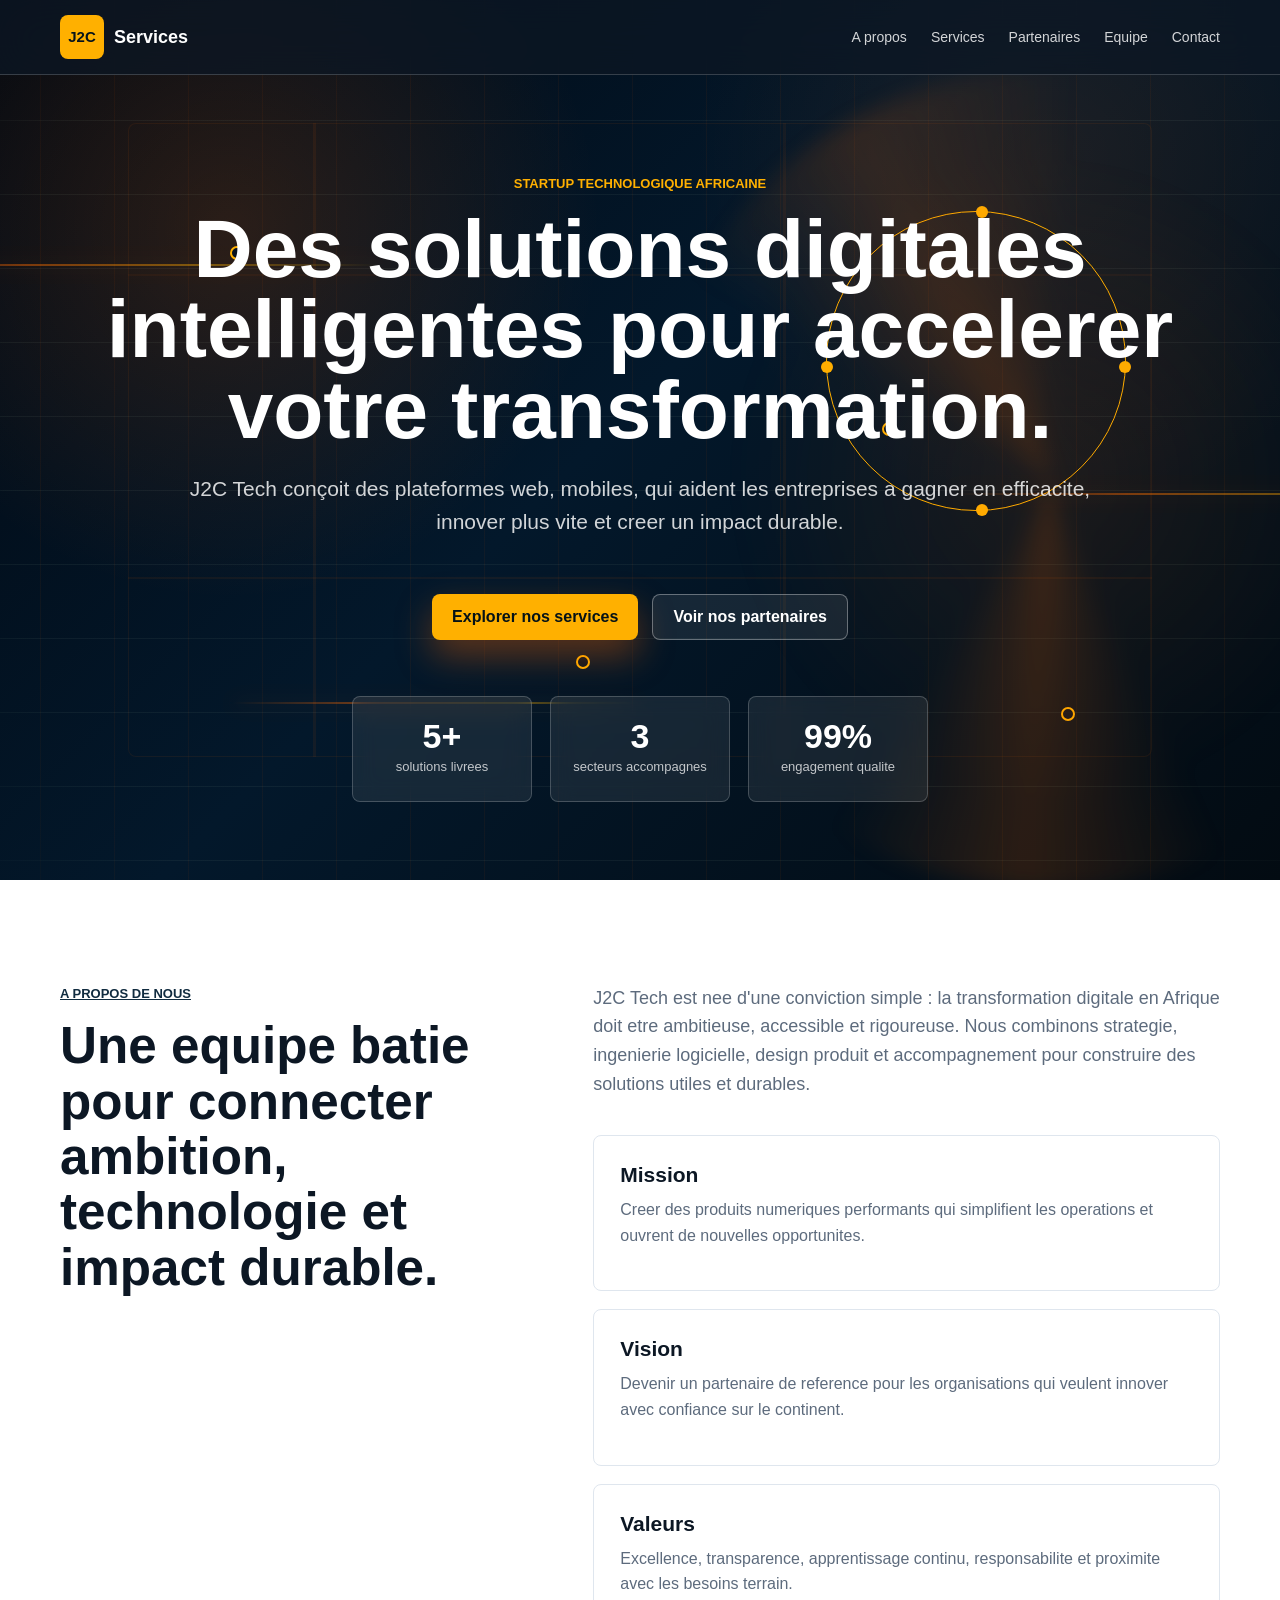
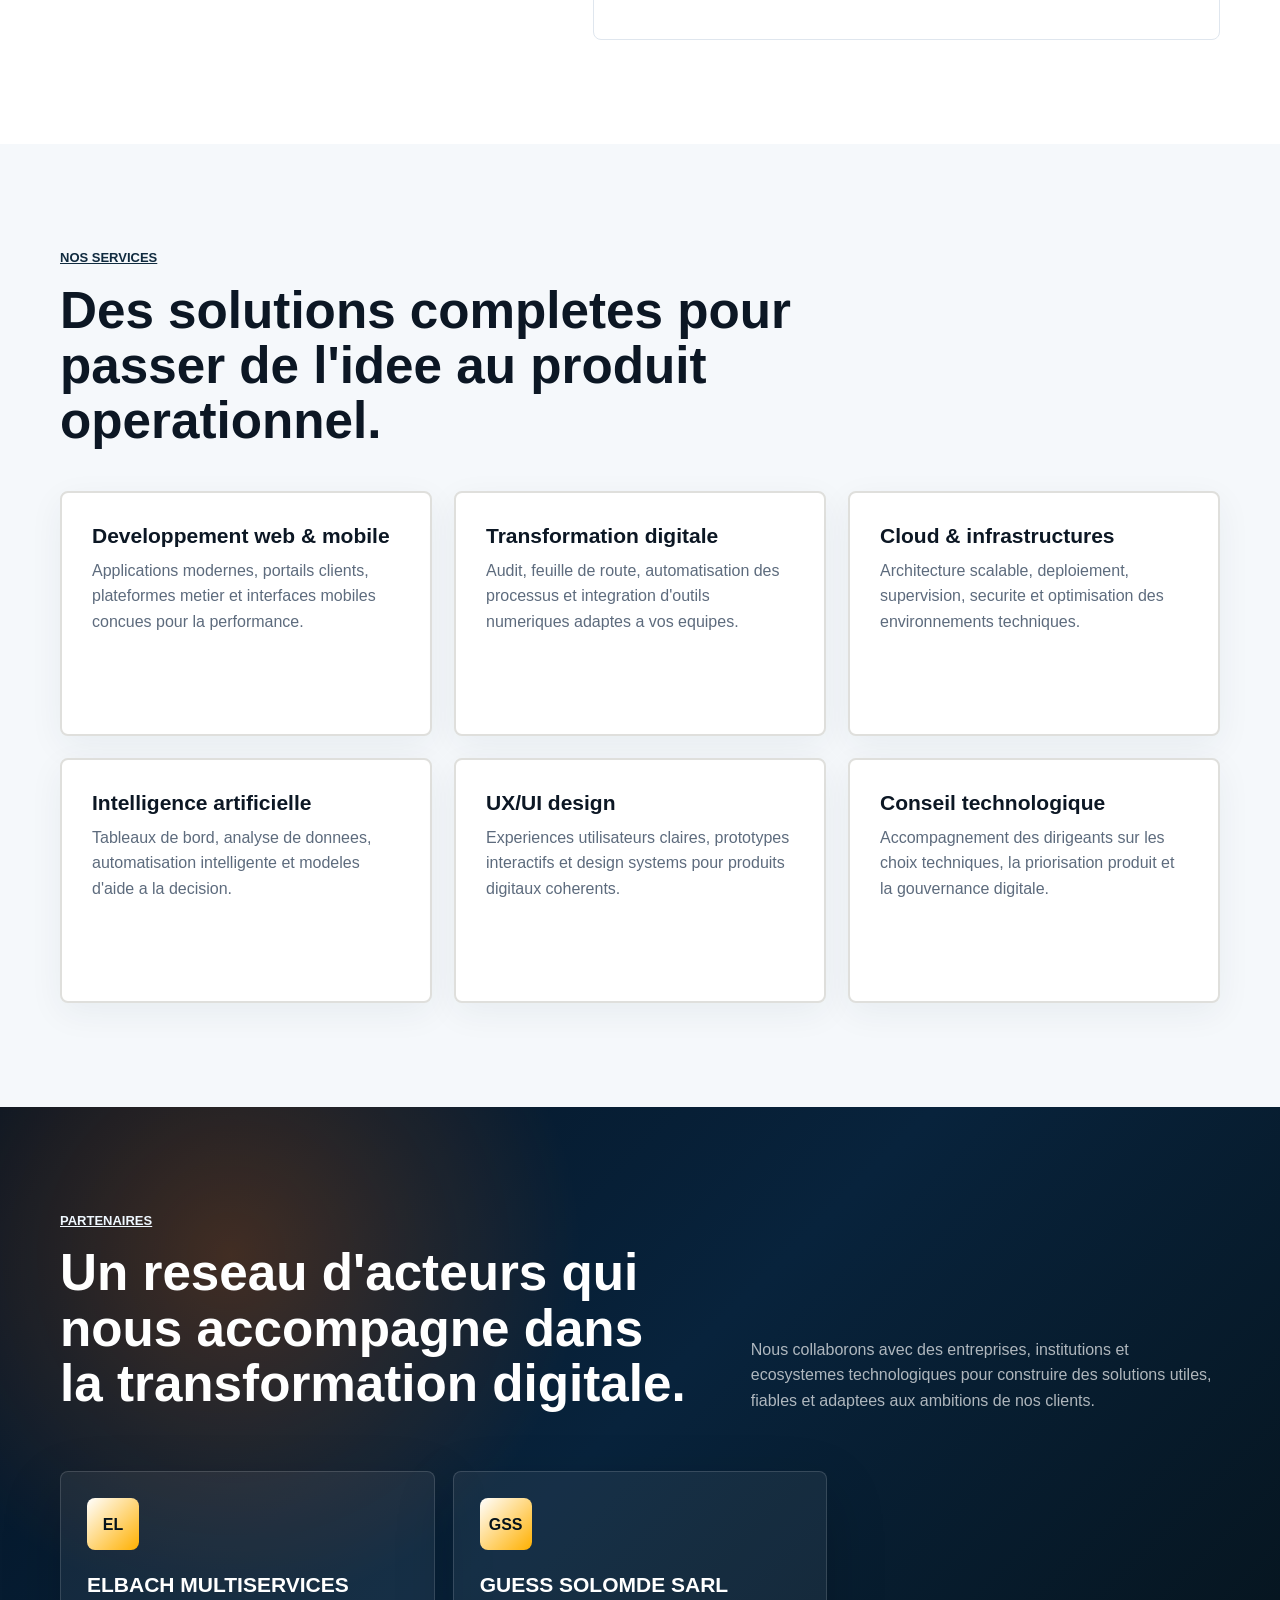
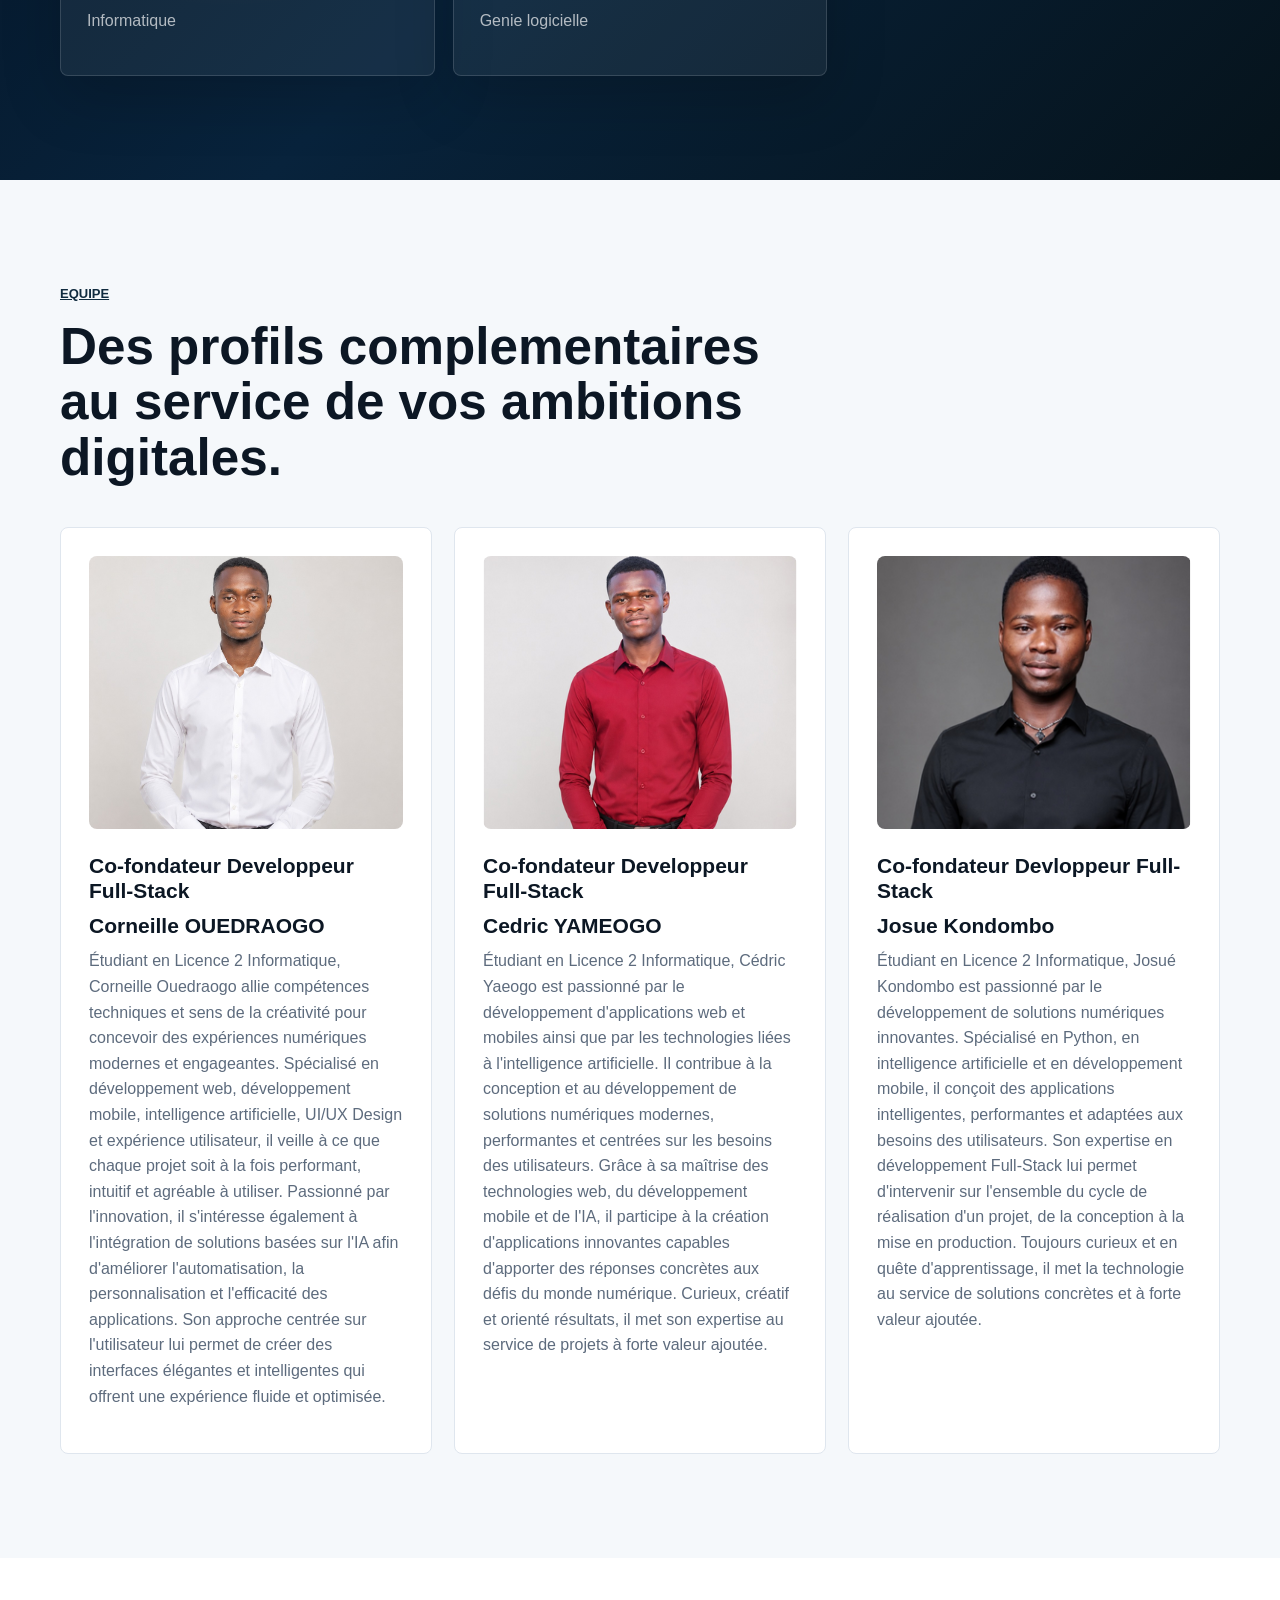
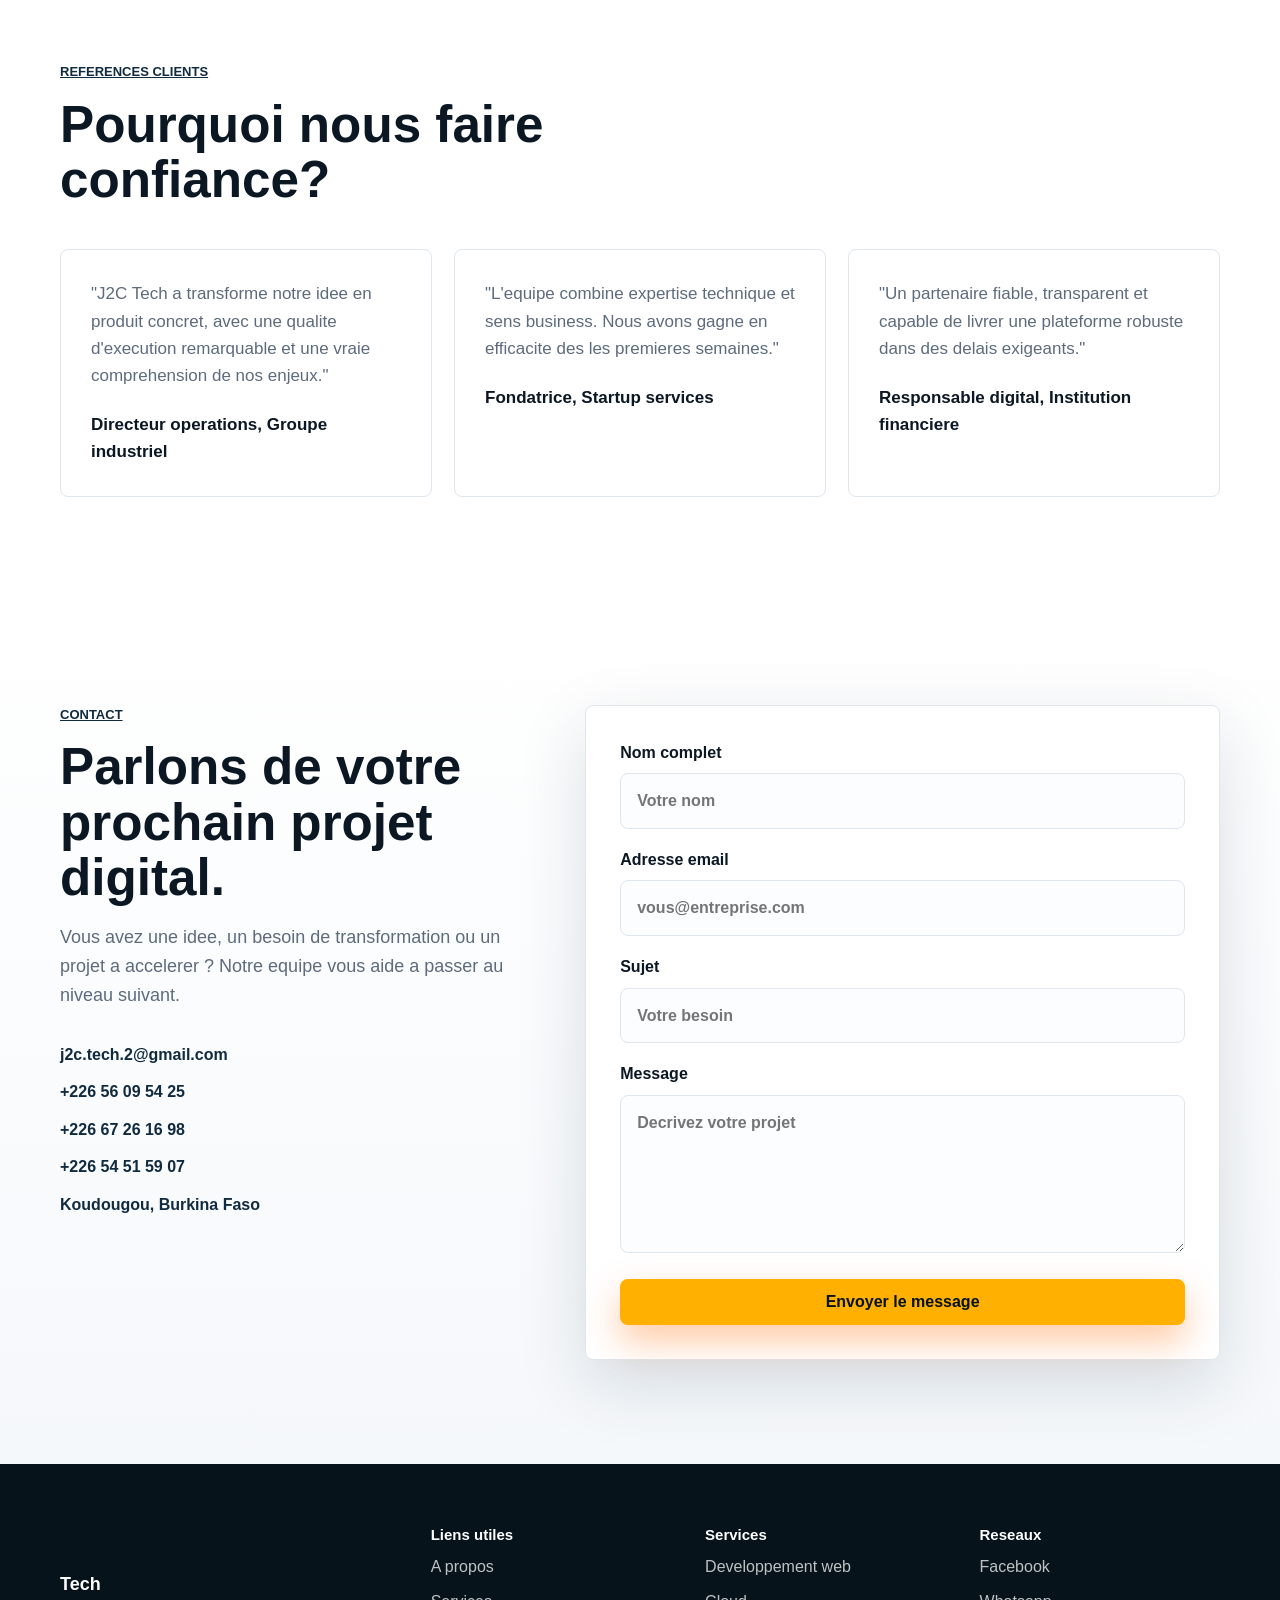
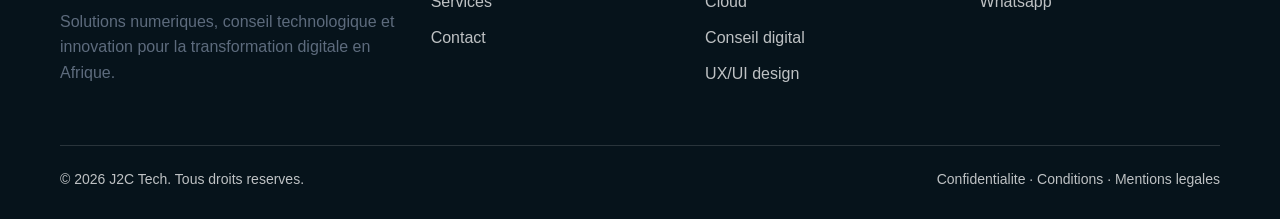
==== index.html @ 3e9b4f59 "first commit" ====
<!DOCTYPE html>
<html lang="fr">
<head>
  <meta charset="UTF-8">
  <meta name="viewport" content="width=device-width, initial-scale=1.0">
  <title>J2C Tech | Transformation digitale en Afrique</title>
  <meta name="description" content="J2C Tech accompagne les entreprises africaines avec des solutions numeriques fiables, modernes et scalables.">
 
  <link rel="stylesheet" href="styles.css">
</head>
<body>
  <header class="site-header">
    <nav class="navbar" aria-label="Navigation principale">
      <a class="brand" href="#accueil" aria-label="J2C Tech accueil">
        <span class="brand-mark " style="background: #ffb000;"> J2C</span>
        <span class="brand-text">Services</span>
      </a>
      <input class="nav-toggle" type="checkbox" id="menu-toggle" aria-label="Ouvrir le menu">
      <label class="menu-button" for="menu-toggle" aria-hidden="true">
        <span></span>
        <span></span>
        <span></span>
      </label>
      <div class="nav-links">
        <a href="#apropos">A propos</a>
        <a href="#services">Services</a>
        <a href="#partenaires">Partenaires</a>
        <!-- <a href="#projets">Realisations</a> -->
        <a href="#equipe">Equipe</a>
        <a href="#contact">Contact</a>
        
      </div>

    </nav>
  </header>

  <main>
    <section class="hero" id="accueil">
      <div class="tech-background" aria-hidden="true">
        <div class="circuit-grid"></div>
        <div class="data-stream stream-one"></div>
        <div class="data-stream stream-two"></div>
        <div class="data-stream stream-three"></div>
        <div class="tech-orbit">
          <span></span>
          <span></span>
          <span></span>
          <span></span>
        </div>
        <div class="node node-one"></div>
        <div class="node node-two"></div>
        <div class="node node-three"></div>
        <div class="node node-four"></div>
      </div>
      <div class="container hero-content">
        <p class="eyebrow">Startup technologique africaine</p>
        <h1>Des solutions digitales intelligentes pour accelerer votre transformation.</h1>
        <p class="hero-copy">J2C Tech conçoit des plateformes web, mobiles, qui aident les entreprises a gagner en efficacite, innover plus vite et creer un impact durable.</p>
        <div class="hero-actions">
          <a class="button primary" href="#services">Explorer nos services</a>
          <a class="button secondary" href="#partenaires">Voir nos partenaires</a>
        </div>
        <div class="hero-metrics" aria-label="Indicateurs cles">
          <div>
            <strong>5+</strong>
            <span>solutions livrees</span>
          </div>
          <div>
            <strong>3</strong>
            <span>secteurs accompagnes</span>
          </div>
          <div>
            <strong>99%</strong>
            <span>engagement qualite</span>
          </div>
        </div>
      </div>
    </section>

    <section class="section about" id="apropos">
      <div class="container split">
        <div class="section-intro">
          <p class="eyebrow" style="text-decoration: underline;">A propos de nous</p>
          <h2>Une equipe batie pour connecter ambition, technologie et impact durable.</h2>
        </div>
        <div class="about-copy">
          <p>J2C Tech est nee d'une conviction simple : la transformation digitale en Afrique doit etre ambitieuse, accessible et rigoureuse. Nous combinons strategie, ingenierie logicielle, design produit et accompagnement pour construire des solutions utiles et durables.</p>
          <div class="values-grid">
            <article>
             
              <h3>Mission</h3>
              <p>Creer des produits numeriques performants qui simplifient les operations et ouvrent de nouvelles opportunites.</p>
            </article>
            <article>
             
              <h3>Vision</h3>
              <p>Devenir un partenaire de reference pour les organisations qui veulent innover avec confiance sur le continent.</p>
            </article>
            <article>
            
              <h3>Valeurs</h3>
              <p>Excellence, transparence, apprentissage continu, responsabilite et proximite avec les besoins terrain.</p>
            </article>
          </div>
        </div>
      </div>
    </section>

    <section class="section services" id="services">
      <div class="container">
        <div class="section-heading">
          <p class="eyebrow" style="text-decoration: underline;">Nos services</p>
          <h2>Des solutions completes pour passer de l'idee au produit operationnel.</h2>
        </div>
        <div class="service-grid">
          <article class="service-card">
            
            <h3>Developpement web & mobile</h3>
            <p>Applications modernes, portails clients, plateformes metier et interfaces mobiles concues pour la performance.</p>
          </article>
          <article class="service-card">
           
            <h3>Transformation digitale</h3>
            <p>Audit, feuille de route, automatisation des processus et integration d'outils numeriques adaptes a vos equipes.</p>
          </article>
          <article class="service-card">
           
            <h3>Cloud & infrastructures</h3>
            <p>Architecture scalable, deploiement, supervision, securite et optimisation des environnements techniques.</p>
          </article>
          <article class="service-card">
           
            <h3>Intelligence artificielle</h3>
            <p>Tableaux de bord, analyse de donnees, automatisation intelligente et modeles d'aide a la decision.</p>
          </article>
          <article class="service-card">
           
            <h3>UX/UI design</h3>
            <p>Experiences utilisateurs claires, prototypes interactifs et design systems pour produits digitaux coherents.</p>
          </article>
          <article class="service-card">

            <h3>Conseil technologique</h3>
            <p>Accompagnement des dirigeants sur les choix techniques, la priorisation produit et la gouvernance digitale.</p>
          </article>
        </div>
      </div>
    </section>

    <!-- <section class="section projects" id="projets">
      <div class="container">
        <div class="section-heading">
          <p class="eyebrow">Realisations</p>
          <h2>Des projets qui prouvent notre capacite a livrer des resultats mesurables.</h2>
        </div>
        <div class="project-grid">
          <article class="project-card featured">
            <div class="project-image finance"></div>
            <div class="project-content">
              <span>Fintech</span>
              <h3>Plateforme de paiement et suivi transactionnel</h3>
              <p>Creation d'un tableau de bord securise pour visualiser les flux financiers, reduire les erreurs et accelerer les operations.</p>
            </div>
          </article>
          <article class="project-card">
            <div class="project-image health"></div>
            <div class="project-content">
              <span>Sante</span>
              <h3>Application de prise de rendez-vous</h3>
              <p>Interface mobile-first pour fluidifier le parcours patient et renforcer la coordination entre services.</p>
            </div>
          </article>
          <article class="project-card">
            <div class="project-image commerce"></div>
            <div class="project-content">
              <span>Commerce</span>
              <h3>Solution e-commerce B2B</h3>
              <p>Catalogue, commandes, facturation et suivi logistique pour un reseau de distributeurs en croissance.</p>
            </div>
          </article>
        </div>
      </div>
    </section>

    <section class="section why">
      <div class="container split">
        <div class="section-intro">
          <p class="eyebrow">Pourquoi nous choisir</p>
          <h2>Un partenaire agile, exigeant et oriente impact business.</h2>
        </div>
        <div class="why-list">
          <div>
            <h3>Expertise locale, standards internationaux</h3>
            <p>Nous comprenons les contraintes africaines tout en appliquant les meilleures pratiques produit, securite et architecture.</p>
          </div>
          <div>
            <h3>Execution rapide et maitrisee</h3>
            <p>Des cycles courts, une communication claire et des livrables concrets pour garder vos projets sous controle.</p>
          </div>
          <div>
            <h3>Solutions evolutives</h3>
            <p>Nous construisons des bases solides capables de suivre votre croissance, vos utilisateurs et vos nouveaux marches.</p>
          </div>
        </div>
      </div>
    </section> -->

    <section class="section partners" id="partenaires">
      <div class="container">
        <div class="partners-header">
          <div class="section-heading">
            <p class="eyebrow" style="text-decoration: underline;color: aliceblue;">Partenaires</p>
            <h2>Un reseau d'acteurs qui nous accompagne dans la transformation digitale.</h2>
          </div>
          <p>Nous collaborons avec des entreprises, institutions et ecosystemes technologiques pour construire des solutions utiles, fiables et adaptees aux ambitions de nos clients.</p>
        </div>
        <div class="partner-grid" aria-label="Liste de partenaires">
          <article class="partner-card">
            <span>EL</span>
            <h3>ELBACH MULTISERVICES</h3>
            <p>Informatique</p>
          </article>
          <!-- <article class="partner-card">
            <span>BIT</span>
            <h3>Burkina Institute of Technology</h3>
            <p>Université d'enseignement supérieur</p>
          </article> -->
          <article class="partner-card">
            <span>GSS</span>
            <h3>GUESS SOLOMDE SARL</h3>
            <p>Genie logicielle</p>
          </article>

        
        </div>
      </div>
    </section>

    <section class="section team" id="equipe">
      <div class="container">
        <div class="section-heading">
          <p class="eyebrow" style="text-decoration: underline;">Equipe</p>
          <h2>Des profils complementaires au service de vos ambitions digitales.</h2>
        </div>
        <div class="team-grid">
          <article>
            <div class="avatar avatar-one"></div>
            <h3>Co-fondateur Developpeur Full-Stack</h3>
            <h3>Corneille OUEDRAOGO</h3>
            <p>Étudiant en Licence 2 Informatique, Corneille Ouedraogo allie compétences techniques et sens de la créativité pour concevoir des expériences numériques modernes et engageantes. Spécialisé en développement web, développement mobile, intelligence artificielle, UI/UX Design et expérience utilisateur, il veille à ce que chaque projet soit à la fois performant, intuitif et agréable à utiliser. Passionné par l'innovation, il s'intéresse également à l'intégration de solutions basées sur l'IA afin d'améliorer l'automatisation, la personnalisation et l'efficacité des applications. Son approche centrée sur l'utilisateur lui permet de créer des interfaces élégantes et intelligentes qui offrent une expérience fluide et optimisée.</p>
          </article>
          <article>
            <div class="avatar avatar-two"></div>
            <h3>Co-fondateur Developpeur Full-Stack</h3>
            <h3>Cedric YAMEOGO</h3>
            
            <p>Étudiant en Licence 2 Informatique, Cédric Yaeogo est passionné par le développement d'applications web et mobiles ainsi que par les technologies liées à l'intelligence artificielle. Il contribue à la conception et au développement de solutions numériques modernes, performantes et centrées sur les besoins des utilisateurs. Grâce à sa maîtrise des technologies web, du développement mobile et de l'IA, il participe à la création d'applications innovantes capables d'apporter des réponses concrètes aux défis du monde numérique. Curieux, créatif et orienté résultats, il met son expertise au service de projets à forte valeur ajoutée.</p>
          </article>
          <article>
            <div class="avatar avatar-three"></div>
            <h3>Co-fondateur Devloppeur Full-Stack</h3>
            <h3>Josue Kondombo </h3>
            <p>Étudiant en Licence 2 Informatique, Josué Kondombo est passionné par le développement de solutions numériques innovantes. Spécialisé en Python, en intelligence artificielle et en développement mobile, il conçoit des applications intelligentes, performantes et adaptées aux besoins des utilisateurs. Son expertise en développement Full-Stack lui permet d'intervenir sur l'ensemble du cycle de réalisation d'un projet, de la conception à la mise en production. Toujours curieux et en quête d'apprentissage, il met la technologie au service de solutions concrètes et à forte valeur ajoutée.</p>
          </article>
        </div>
      </div>
    </section>

    <section class="section testimonials">
      <div class="container">
        <div class="section-heading">
          <p class="eyebrow" style="text-decoration: underline;">References clients</p>
          <h2>Pourquoi nous faire confiance?</h2>
        </div>
        <div class="testimonial-grid">
          <blockquote>
            <p>"J2C Tech a transforme notre idee en produit concret, avec une qualite d'execution remarquable et une vraie comprehension de nos enjeux."</p>
            <cite>Directeur operations, Groupe industriel</cite>
          </blockquote>
          <blockquote>
            <p>"L'equipe combine expertise technique et sens business. Nous avons gagne en efficacite des les premieres semaines."</p>
            <cite>Fondatrice, Startup services</cite>
          </blockquote>
          <blockquote>
            <p>"Un partenaire fiable, transparent et capable de livrer une plateforme robuste dans des delais exigeants."</p>
            <cite>Responsable digital, Institution financiere</cite>
          </blockquote>
        </div>
      </div>
    </section>

    <section class="section contact" id="contact">
      <div class="container contact-layout">
        <div>
          <p class="eyebrow" style="text-decoration: underline;">Contact</p>
          <h2>Parlons de votre prochain projet digital.</h2>
          <p class="contact-copy">Vous avez une idee, un besoin de transformation ou un projet a accelerer ? Notre equipe vous aide a passer au niveau suivant.</p>
          <div class="contact-info">
            <a href="mailto:j2c.tech.2@gmail.com">j2c.tech.2@gmail.com</a>
            <a href="tel:+22656095425">+226 56 09 54 25</a>
             <a href="tel:+22667261698">+226 67 26 16 98</a>
              <a href="tel:+22654515907">+226 54 51 59 07</a>
            <span>Koudougou, Burkina Faso</span>
          </div>
        </div>
        <form class="contact-form" action="#" method="post">
          <label>
            Nom complet
            <input type="text" name="name" placeholder="Votre nom" required>
          </label>
          <label>
            Adresse email
            <input type="email" name="email" placeholder="vous@entreprise.com" required>
          </label>
          <label>
            Sujet
            <input type="text" name="subject" placeholder="Votre besoin">
          </label>
          <label>
            Message
            <textarea name="message" rows="5" placeholder="Decrivez votre projet" required></textarea>
          </label>
          <button class="button primary" type="submit">Envoyer le message</button>
        </form>
      </div>
    </section>
  </main>

  <footer class="site-footer">
    <div class="container footer-grid">
      <div>
        <a class="brand footer-brand" href="#accueil">
          <span class="brand-mark">J2C</span>
          <span class="brand-text">Tech</span>
        </a>
        <p>Solutions numeriques, conseil technologique et innovation pour la transformation digitale en Afrique.</p>
      </div>
      <div>
        <h3>Liens utiles</h3>
        <a href="#apropos">A propos</a>
        <a href="#services">Services</a>
        <!-- <a href="#projets">Realisations</a> -->
        <a href="#contact">Contact</a>
      </div>
      <div>
        <h3>Services</h3>
        <a href="#services">Developpement web</a>
        <a href="#services">Cloud </a>
        <a href="#services">Conseil digital</a>
        <a href="#services">UX/UI design</a>
      </div>
      <div>
        <h3>Reseaux</h3>
        <!-- <a href="#">LinkedIn</a> -->
        <a href="https://www.facebook.com/share/1Cs6rmFxU5/?mibextid=wwXIfr">Facebook</a>
        <a href="https://wa.me/+22654515907?text=Bonjour%20,%20puis-je%20en%20savoir%20plus%20sur%20J2C%20?">Whatsapp</a>
      </div>
    </div>
    <div class="container footer-bottom">
      <span>© 2026 J2C Tech. Tous droits reserves.</span>
      <span>Confidentialite · Conditions · Mentions legales</span>
    </div>
  </footer>
</body>
</html>
---- styles.css ----
:root {
  --ink: #0c1724;
  --muted: #5d6b7d;
  --line: #dfe6ee;
  --surface: #ffffff;
  --soft: #f5f8fb;
  --deep: #102b3f;
  --teal: #102b3f;
  --green: #ffb000;
  --gold: #f2b84b;
  --shadow: 0 24px 70px rgba(16, 43, 63, 0.14);
}

* {
  box-sizing: border-box;
}

html {
  scroll-behavior: smooth;
}

body {
  margin: 0;
  color: var(--ink);
  font-family: Arial, Helvetica, sans-serif;
  line-height: 1.6;
  background: var(--surface);
}

a {
  color: inherit;
  text-decoration: none;
}


img,
input,
textarea,
button {
  font: inherit;
}

.container {
  width: min(1160px, calc(100% - 40px));
  margin: 0 auto;
}

.site-header {
  position: fixed;
  top: 0;
  right: 0;
  left: 0;
  z-index: 10;
  border-bottom: 1px solid rgba(255, 255, 255, 0.18);
  background: rgba(12, 23, 36, 0.76);
  backdrop-filter: blur(18px);
}

.navbar {
  width: min(1160px, calc(100% - 40px));
  min-height: 74px;
  margin: 0 auto;
  display: flex;
  align-items: center;
  gap: 24px;
}

.brand {
  display: inline-flex;
  align-items: center;
  gap: 10px;
  font-weight: 800;
}

.brand-mark {
  display: grid;
  place-items: center;
  width: 44px;
  height: 44px;
  border-radius: 8px;
  color: #06131b;
  
  font-size: 15px;
}

.brand-text {
  color: #ffffff;
  font-size: 18px;
}

.nav-links {
  margin-left: auto;
  display: flex;
  align-items: center;
  gap: 24px;
  color: rgba(255, 255, 255, 0.82);
  font-size: 14px;
}

.nav-links a {
  transition: color 0.2s ease;
}

.nav-links a:hover {
  color: #ffb000;
}

.nav-cta,
.button {
  display: inline-flex;
  align-items: center;
  justify-content: center;
  min-height: 46px;
  border: 0;
  border-radius: 8px;
  padding: 0 20px;
  cursor: pointer;
  font-weight: 700;
  transition: transform 0.2s ease, box-shadow 0.2s ease, background 0.2s ease;
}

.nav-cta {
  color: #06131b;
  background: #ffffff;
}

.button.primary {
  color: #051216;
  background: var(--green);
  box-shadow: 0 16px 36px rgba(255, 106, 0, 0.36);
}

.button.secondary {
  color: #ffffff;
  border: 1px solid rgba(255, 255, 255, 0.34);
  background: rgba(255, 255, 255, 0.08);
}

.button:hover,
.nav-cta:hover {
  transform: translateY(-2px);
}

.nav-toggle,
.menu-button {
  display: none;
}

.hero {
  position: relative;
  min-height: 820px;
  display: flex;
  align-items: center;
  padding-top: 74px;
  overflow: hidden;
  color: #ffffff;
  background:
    radial-gradient(circle at 18% 26%, rgba(255, 106, 0, 0.16), transparent 30%),
    radial-gradient(circle at 82% 18%, rgba(255, 106, 0, 0.1), transparent 28%),
    linear-gradient(135deg, #010811 0%, #03182b 48%, #030b12 100%);
  isolation: isolate;
}

.tech-background,
.circuit-grid,
.data-stream,
.tech-orbit,
.node {
  position: absolute;
  pointer-events: none;
}

.tech-background {
  inset: 0;
  overflow: hidden;
  z-index: -1;
}

.circuit-grid {
  inset: -20%;
  background:
    linear-gradient(rgba(229, 255, 217, 0.055) 1px, transparent 1px),
    linear-gradient(90deg, rgba(255, 106, 0, 0.055) 1px, transparent 1px);
  background-size: 74px 74px;
  mask-image: radial-gradient(circle at center, #000 0 58%, transparent 78%);
  animation: gridDrift 18s linear infinite;
}

.tech-background::before,
.tech-background::after {
  content: "";
  position: absolute;
  pointer-events: none;
}

.tech-background::before {
  inset: 14% 10%;
  border: 1px solid rgba(255, 106, 0, 0.13);
  border-radius: 8px;
  background:
    linear-gradient(90deg, transparent 0 18%, rgba(255, 106, 0, 0.12) 18% 18.3%, transparent 18.3% 64%, rgba(255, 106, 0, 0.1) 64% 64.3%, transparent 64.3%),
    linear-gradient(0deg, transparent 0 28%, rgba(255, 106, 0, 0.11) 28% 28.3%, transparent 28.3% 76%, rgba(255, 106, 0, 0.09) 76% 76.3%, transparent 76.3%);
  opacity: 0.58;
}

.tech-background::after {
  width: 820px;
  height: 820px;
  right: -180px;
  top: 70px;
  border-radius: 50%;
  background:
    radial-gradient(circle, rgba(255, 106, 0, 0.1), transparent 56%),
    conic-gradient(from 90deg, transparent 0 18%, rgba(255, 106, 0, 0.16), transparent 34% 58%, rgba(255, 106, 0, 0.14), transparent 76% 100%);
  filter: blur(10px);
  animation: rotateTech 22s linear infinite;
}

.data-stream {
  height: 2px;
  width: 42vw;
  background: linear-gradient(90deg, transparent, rgba(255, 106, 0, 0.92), rgba(255, 176, 0, 0.86), transparent);
  box-shadow: 0 0 22px rgba(255, 106, 0, 0.5);
  opacity: 0.48;
  animation: streamMove 6s ease-in-out infinite;
}

.stream-one {
  top: 30%;
  left: -12%;
}

.stream-two {
  top: 56%;
  right: -16%;
  animation-delay: -2s;
}

.stream-three {
  bottom: 20%;
  left: 18%;
  width: 32vw;
  animation-delay: -4s;
}

.tech-orbit {
  right: 12%;
  top: 24%;
  width: 300px;
  height: 300px;
  border: 1px solid #ffb000;
  border-radius: 50%;
  animation: rotateTech 14s linear infinite reverse;
}

.tech-orbit span {
  position: absolute;
  width: 12px;
  height: 12px;
  border-radius: 50%;
  background: #ffb000;
  box-shadow: #ffb000;
}

.tech-orbit span:nth-child(1) { top: -6px; left: 50%; }
.tech-orbit span:nth-child(2) { top: 50%; right: -6px; }
.tech-orbit span:nth-child(3) { bottom: -6px; left: 50%; }
.tech-orbit span:nth-child(4) { top: 50%; left: -6px; }

.node {
  width: 14px;
  height: 14px;
  border: 2px solid #ffb000;
  border-radius: 50%;
  background: rgba(3, 16, 31, 0.86);
  box-shadow:#ffb000;
  animation: nodePulse 3.8s ease-in-out infinite;
}

.node-one { left: 18%; top: 28%; }
.node-two { right: 30%; top: 48%; animation-delay: -1s; }
.node-three { left: 45%; bottom: 24%; animation-delay: -2s; }
.node-four { right: 16%; bottom: 18%; animation-delay: -3s; }

.hero-content {
  position: relative;
  padding: 100px 0 78px;
  display: flex;
  flex-direction: column;
  align-items: center;
  text-align: center;
}

@keyframes gridDrift {
  0% {
    transform: translate3d(0, 0, 0);
  }

  100% {
    transform: translate3d(74px, 74px, 0);
  }
}

@keyframes streamMove {
  0%,
  100% {
    transform: translateX(-8%) scaleX(0.85);
    opacity: 0.28;
  }

  50% {
    transform: translateX(22%) scaleX(1.12);
    opacity: 0.86;
  }
}

@keyframes rotateTech {
  to {
    transform: rotate(360deg);
  }
}

@keyframes nodePulse {
  0%,
  100% {
    transform: scale(0.75);
    opacity: 0.45;
  }

  50% {
    transform: scale(1.35);
    opacity: 1;
  }
}

.eyebrow {
  margin: 0 0 14px;
  color: var(--teal);
  font-size: 13px;
  font-weight: 800;
  text-transform: uppercase;
}

.hero .eyebrow {
  color: #ffb000;
}

.hero h1 {
  max-width: 1120px;
}

h1,
h2,
h3,
p {
  margin-top: 0;
}

h1 {
  max-width: 850px;
  margin-bottom: 22px;
  font-size: clamp(42px, 7vw, 82px);
  line-height: 0.98;
}

h2 {
  margin-bottom: 18px;
  font-size: clamp(30px, 4vw, 52px);
  line-height: 1.08;
}

h3 {
  margin-bottom: 10px;
  font-size: 21px;
  line-height: 1.2;
}

.hero-copy {
  max-width: 920px;
  color: rgba(255, 255, 255, 0.82);
  font-size: 21px;
}

.hero-actions {
  margin-top: 34px;
  display: flex;
  flex-wrap: wrap;
  gap: 14px;
}

.hero-metrics {
  margin-top: 56px;
  display: grid;
  grid-template-columns: repeat(3, minmax(0, 180px));
  gap: 18px;
  justify-content: center;
}

.hero-metrics div {
  padding: 22px;
  border: 1px solid rgba(255, 255, 255, 0.2);
  border-radius: 8px;
  background: rgba(255, 255, 255, 0.08);
  backdrop-filter: blur(12px);
}

.hero-metrics strong {
  display: block;
  font-size: 34px;
  line-height: 1;
}

.hero-metrics span {
  color: rgba(255, 255, 255, 0.74);
  font-size: 13px;
}

.section {
  padding: 104px 0;
}

.split {
  display: grid;
  grid-template-columns: minmax(0, 0.85fr) minmax(0, 1.15fr);
  gap: 70px;
}

.section-intro,
.section-heading {
  max-width: 760px;
}

.section-heading {
  margin-bottom: 42px;
}

.about-copy > p,
.contact-copy {
  color: var(--muted);
  font-size: 18px;
}

.values-grid {
  margin-top: 36px;
  display: grid;
  gap: 18px;
}

.values-grid article,
.service-card,
.project-card,
.team-grid article,
blockquote,
.contact-form {
  border: 1px solid var(--line);
  border-radius: 8px;
  background: var(--surface);
}

.values-grid article {
  padding: 26px;
}

.values-grid span,
.card-icon,
.project-content span {
  color: var(--teal);
  font-weight: 800;
}

.values-grid p,
.service-card p,
.project-card p,
.team-grid p,
blockquote,
.site-footer p {
  color: var(--muted);
}

.services,
.team {
  background: var(--soft);
}

.service-grid {
  display: grid;
  grid-template-columns: repeat(3, minmax(0, 1fr));
  gap: 22px;
}

.service-card {
  min-height: 245px;
  padding: 30px;
  box-shadow: 0 10px 35px rgba(16, 43, 63, 0.06);
  border: 2px solid rgb(223, 223, 220);
}

.card-icon {
  display: inline-flex;
  margin-bottom: 28px;
}

.projects {
  background: #ffffff;
}

.project-grid {
  display: grid;
  grid-template-columns: 1.2fr 0.8fr;
  gap: 22px;
}

.project-card {
  overflow: hidden;
  box-shadow: var(--shadow);
}

.project-card.featured {
  grid-row: span 2;
}

.project-image {
  min-height: 230px;
  background-size: cover;
  background-position: center;
}

.project-card.featured .project-image {
  min-height: 430px;
}

.project-image.finance {
  background-image: url("https://images.unsplash.com/photo-1551288049-bebda4e38f71?auto=format&fit=crop&w=1200&q=85");
}

.project-image.health {
  background-image: url("https://images.unsplash.com/photo-1576091160550-2173dba999ef?auto=format&fit=crop&w=900&q=85");
}

.project-image.commerce {
  background-image: url("https://images.unsplash.com/photo-1556742502-ec7c0e9f34b1?auto=format&fit=crop&w=900&q=85");
}

.project-content {
  padding: 28px;
}

.why {
  color: #ffffff;
  background:
    linear-gradient(120deg, rgba(16, 43, 63, 0.96), rgba(12, 23, 36, 0.9)),
    url("https://images.unsplash.com/photo-1517048676732-d65bc937f952?auto=format&fit=crop&w=1600&q=85") center / cover;
}

.why h2,
.why h3 {
  color: #ffffff;
}

.why p {
  color: rgba(255, 255, 255, 0.72);
}

.why-list {
  display: grid;
  gap: 20px;
}

.why-list div {
  padding: 28px;
  border-left: 4px solid var(--green);
  background: rgba(255, 255, 255, 0.08);
}

.partners {
  color: #ffffff;
  background:
    radial-gradient(circle at 18% 22%, rgba(255, 106, 0, 0.24), transparent 30%),
    linear-gradient(135deg, #041425, #08233c 48%, #06131b);
}

.partners-header {
  display: grid;
  grid-template-columns: minmax(0, 1.15fr) minmax(260px, 0.85fr);
  gap: 56px;
  align-items: end;
  margin-bottom: 42px;
}

.partners .section-heading {
  margin-bottom: 0;
}

.partners h2,
.partners h3 {
  color: #ffffff;
}

.partners-header > p,
.partner-card p {
  color: rgba(255, 255, 255, 0.68);
}

.partner-grid {
  display: grid;
  grid-template-columns: repeat(3, minmax(0, 1fr));
  gap: 18px;
}

.partner-card {
  min-height: 178px;
  padding: 26px;
  border: 1px solid rgba(255, 255, 255, 0.14);
  border-radius: 8px;
  background: rgba(255, 255, 255, 0.06);
  box-shadow: 0 22px 60px rgba(0, 0, 0, 0.18);
  transition: transform 0.2s ease, border-color 0.2s ease, background 0.2s ease;
}

.partner-card:hover {
  transform: translateY(-4px);
  border-color: rgba(255, 106, 0, 0.5);
  background: rgba(255, 255, 255, 0.1);
}

.partner-card span {
  display: grid;
  place-items: center;
  width: 52px;
  height: 52px;
  margin-bottom: 22px;
  border-radius: 8px;
  color: #06131b;
  background: linear-gradient(135deg, #ffffff, var(--green));
  font-weight: 900;
}

.team-grid {
  display: grid;
  grid-template-columns: repeat(3, minmax(0, 1fr));
  gap: 22px;
}

.team-grid article {
  padding: 28px;
}

.avatar {
  width: 100%;
  aspect-ratio: 1.15;
  margin-bottom: 24px;
  border-radius: 8px;
  background-size: cover;
  background-position: center;
}

.avatar-one {
  background-image: url("images/corneille.png");
}

.avatar-two {
  background-image: url("images/cedric.png");
}

.avatar-three {
  background-image: url("images/josue.png");
}

.testimonial-grid {
  display: grid;
  grid-template-columns: repeat(3, minmax(0, 1fr));
  gap: 22px;
}

blockquote {
  margin: 0;
  padding: 30px;
  font-size: 17px;
}

cite {
  display: block;
  margin-top: 22px;
  color: var(--ink);
  font-style: normal;
  font-weight: 800;
}

.contact {
  background: linear-gradient(180deg, #ffffff, var(--soft));
}

.contact-layout {
  display: grid;
  grid-template-columns: 0.85fr 1.15fr;
  gap: 56px;
  align-items: start;
}

.contact-info {
  margin-top: 32px;
  display: grid;
  gap: 12px;
  color: var(--deep);
  font-weight: 700;
}

.contact-form {
  padding: 34px;
  box-shadow: var(--shadow);
}

.contact-form label {
  display: grid;
  gap: 8px;
  margin-bottom: 18px;
  color: var(--ink);
  font-weight: 700;
}

.contact-form input,
.contact-form textarea {
  width: 100%;
  border: 1px solid var(--line);
  border-radius: 8px;
  padding: 14px 16px;
  color: var(--ink);
  background: #fbfdff;
  outline: none;
}

.contact-form input:focus,
.contact-form textarea:focus {
  border-color: var(--teal);
  box-shadow: 0 0 0 4px rgba(255, 106, 0, 0.16);
}

.contact-form .button {
  width: 100%;
  margin-top: 8px;
}

.site-footer {
  color: rgba(255, 255, 255, 0.74);
  background: #06131b;
  padding: 62px 0 28px;
}

.footer-grid {
  display: grid;
  grid-template-columns: 1.4fr repeat(3, 1fr);
  gap: 34px;
}

.footer-brand {
  margin-bottom: 18px;
}

.site-footer h3 {
  color: #ffffff;
  font-size: 15px;
}

.site-footer a {
  display: block;
  margin-bottom: 10px;
}
.site-footer a:hover
{
  color: orange;
}
.footer-bottom {
  margin-top: 44px;
  padding-top: 22px;
  border-top: 1px solid rgba(255, 255, 255, 0.14);
  display: flex;
  justify-content: space-between;
  gap: 20px;
  font-size: 14px;
}

@media (max-width: 940px) {
  .navbar {
    min-height: 68px;
  }

  .menu-button {
    margin-left: auto;
    display: grid;
    gap: 5px;
    cursor: pointer;
  }

  .menu-button span {
    width: 28px;
    height: 2px;
    background: #ffffff;
  }

  .nav-links,
  .nav-cta {
    display: none;
  }

  .nav-toggle:checked ~ .nav-links {
    position: absolute;
    top: 68px;
    right: 20px;
    left: 20px;
    display: grid;
    gap: 4px;
    padding: 18px;
    border: 1px solid rgba(255, 255, 255, 0.16);
    border-radius: 8px;
    background: rgba(12, 23, 36, 0.96);
  }

  .nav-toggle:checked ~ .nav-links a {
    padding: 12px;
  }

  .hero {
    min-height: 760px;
  }

  .tech-orbit {
    right: -90px;
    top: 18%;
    width: 250px;
    height: 250px;
  }

  .data-stream {
    width: 58vw;
  }

  .hero-metrics,
  .split,
  .service-grid,
  .project-grid,
  .partners-header,
  .team-grid,
  .testimonial-grid,
  .contact-layout,
  .footer-grid {
    grid-template-columns: 1fr;
  }

  .project-card.featured {
    grid-row: auto;
  }

  .project-card.featured .project-image {
    min-height: 280px;
  }

  .partner-grid {
    grid-template-columns: repeat(2, minmax(0, 1fr));
  }

  .section {
    padding: 78px 0;
  }
}

@media (max-width: 620px) {
  .container,
  .navbar {
    width: min(100% - 28px, 1160px);
  }

  .hero {
    min-height: 760px;
  }

  .hero-content {
    padding: 88px 0 52px;
  }

  .tech-background::before {
    inset: 18% 6%;
  }

  .tech-background::after {
    width: 520px;
    height: 520px;
    right: -250px;
  }

  .tech-orbit {
    opacity: 0.56;
  }

  h1 {
    font-size: 42px;
  }

  h2 {
    font-size: 31px;
  }

  .hero-actions,
  .footer-bottom {
    flex-direction: column;
  }

  .button {
    width: 100%;
  }

  .hero-metrics {
    grid-template-columns: 1fr;
  }

  .partner-grid {
    grid-template-columns: 1fr;
  }

  .service-card,
  .contact-form,
  .project-content,
  blockquote {
    padding: 24px;
  }
}

@media (prefers-reduced-motion: reduce) {
  html {
    scroll-behavior: auto;
  }

  .hero-art::before,
  .circuit-grid,
  .data-stream,
  .tech-background::after,
  .tech-orbit,
  .node {
    animation: none;
  }
}
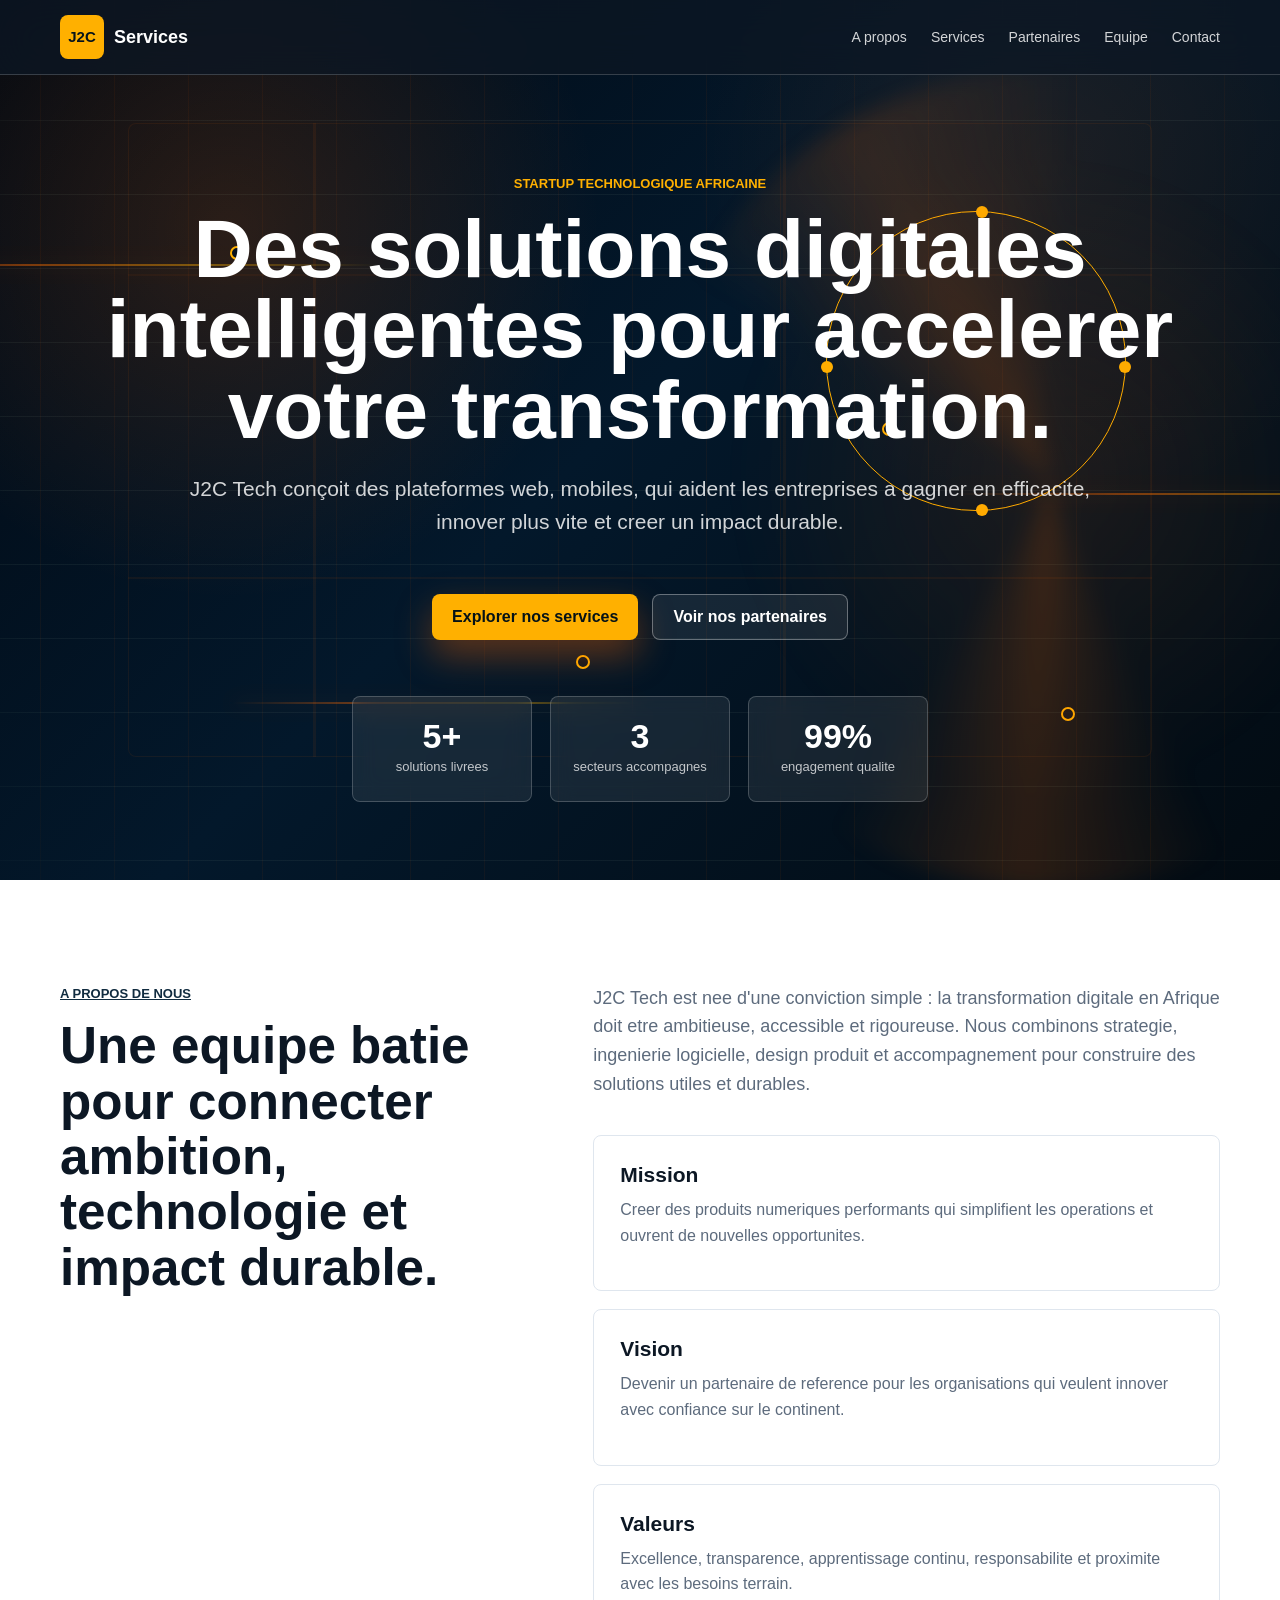
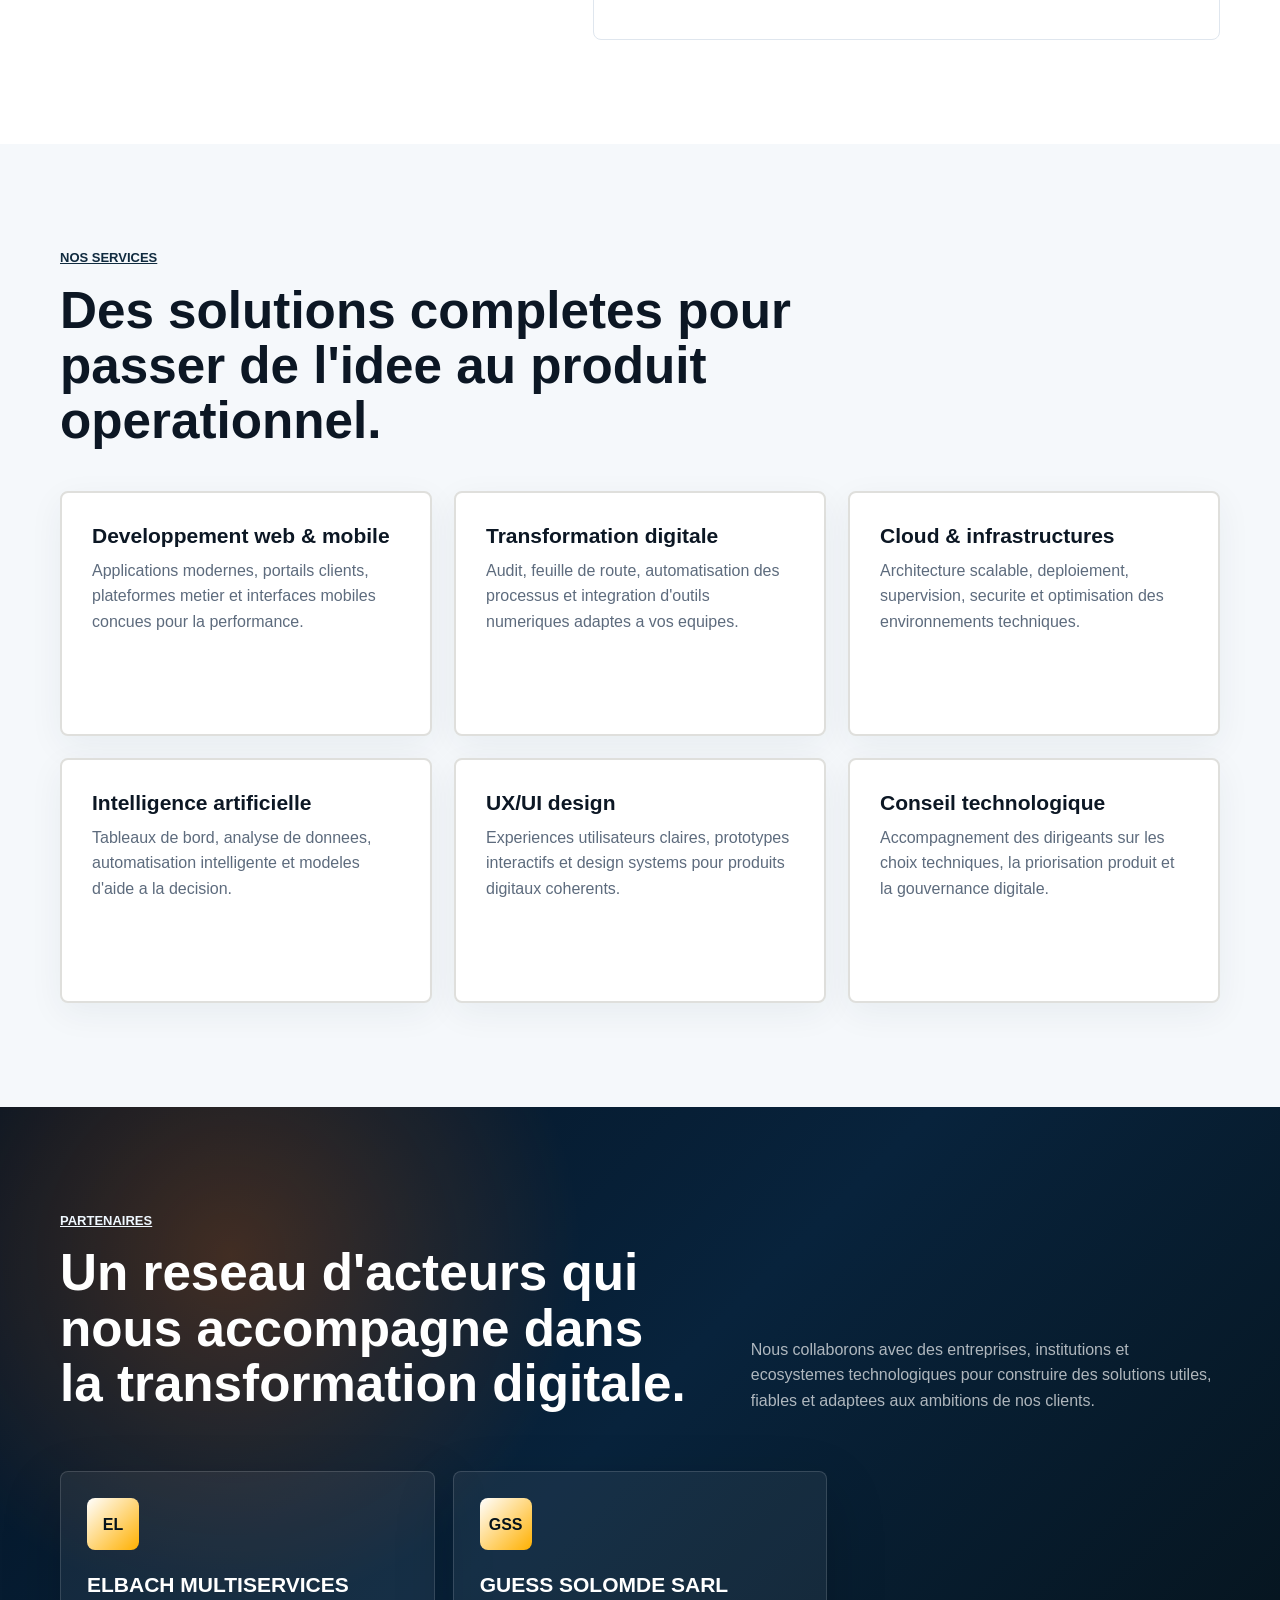
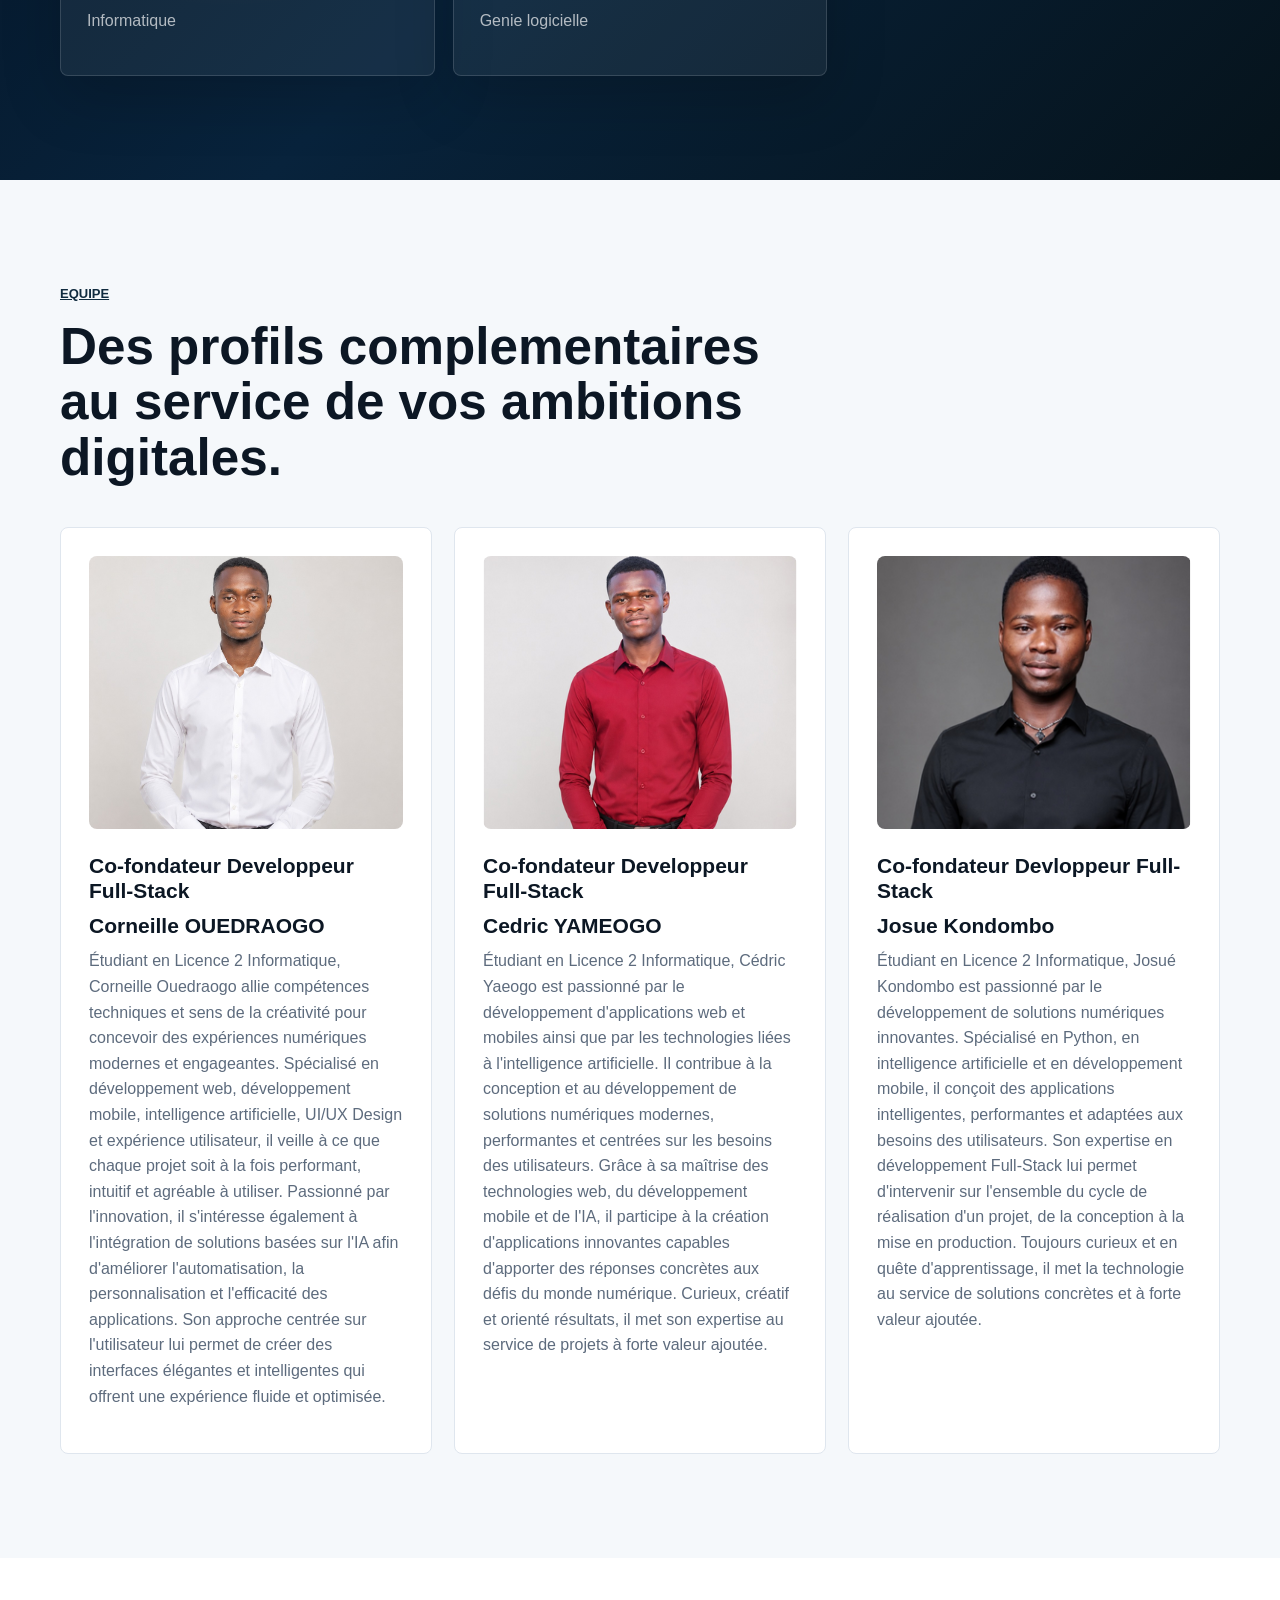
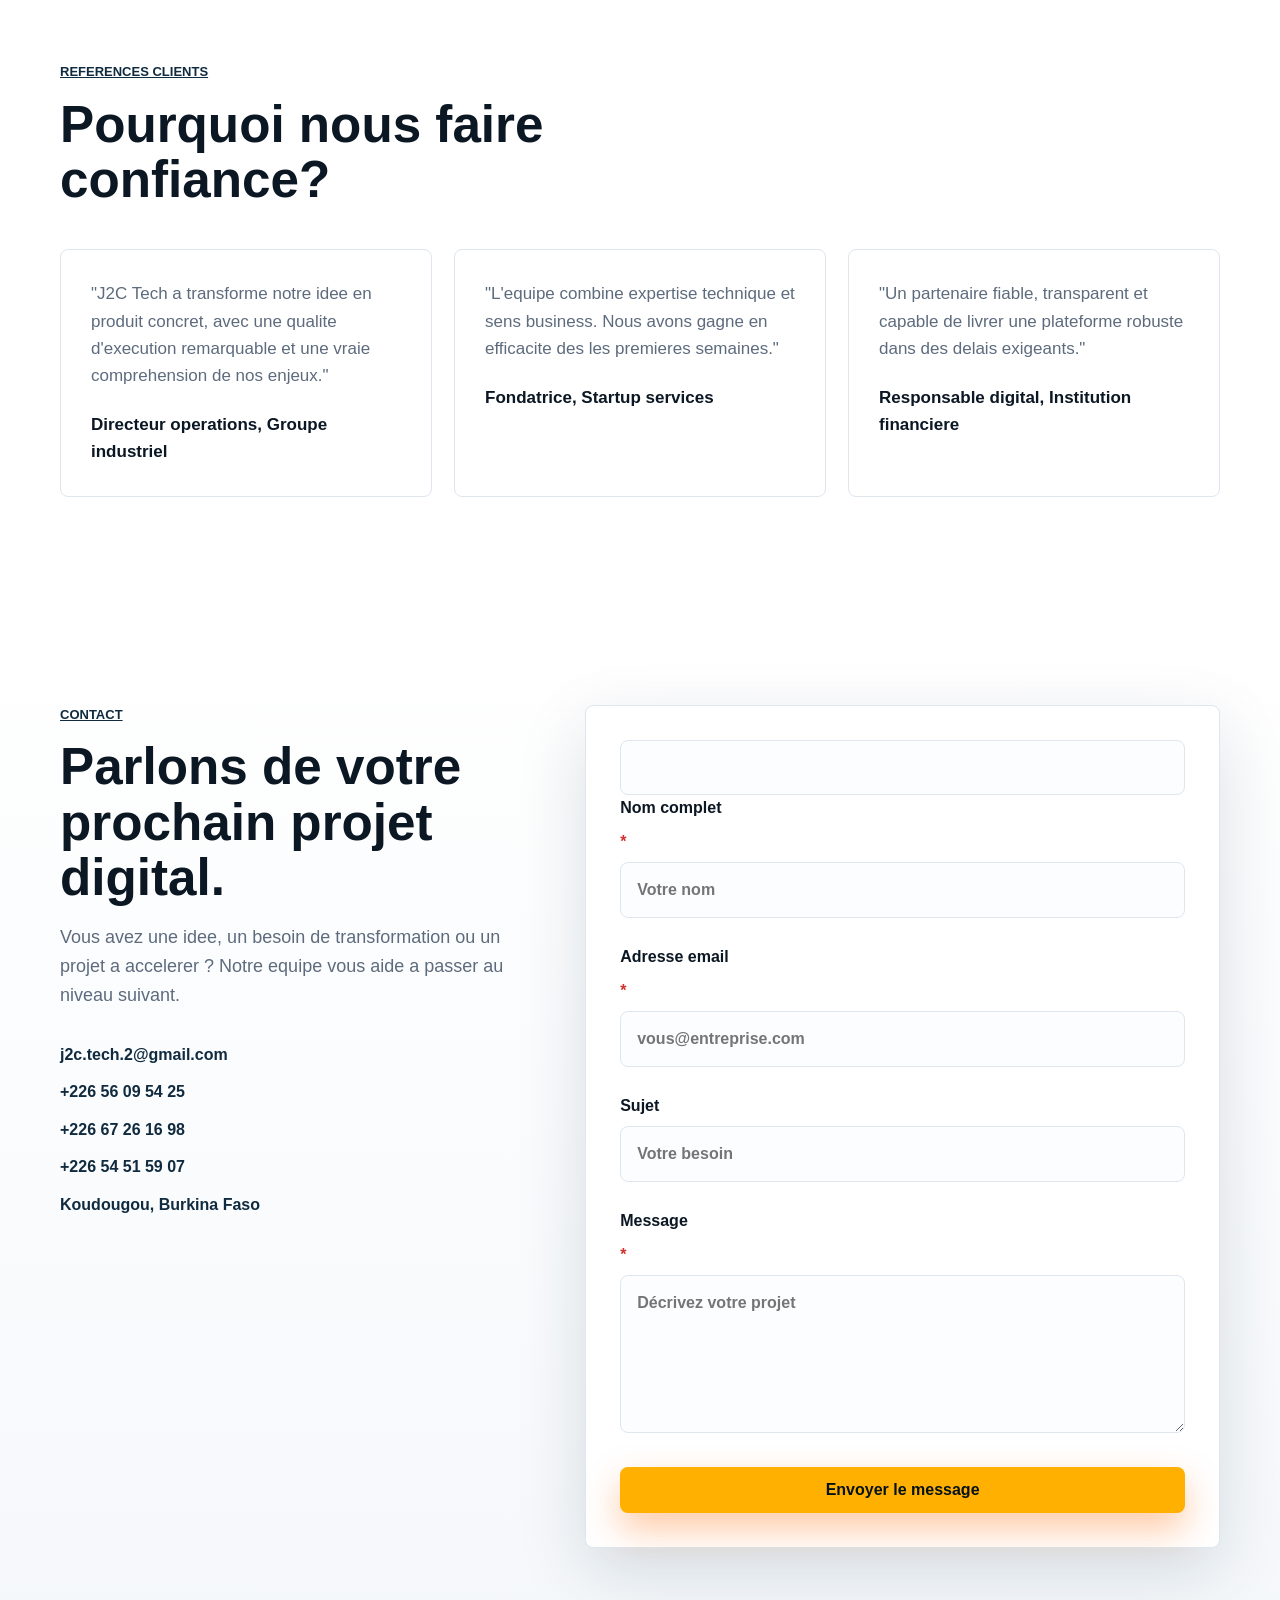
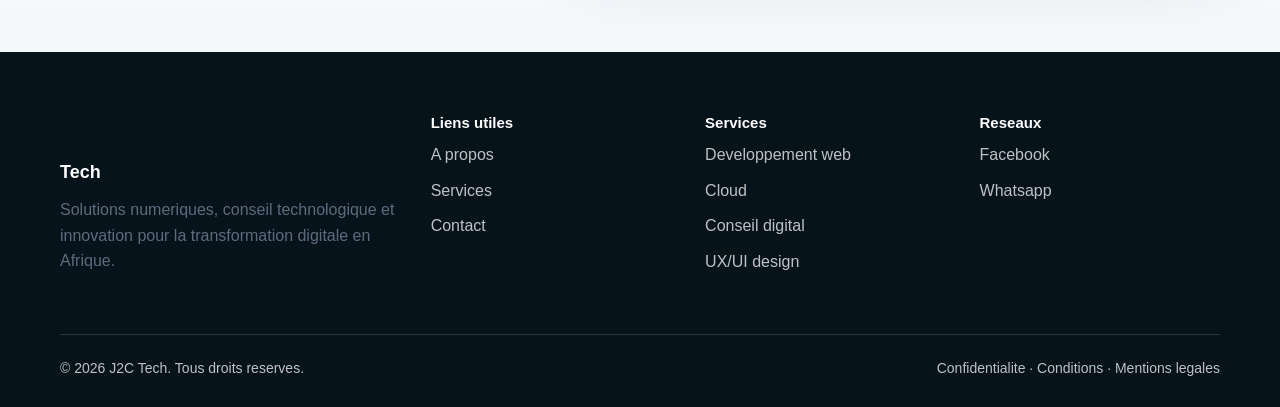
==== commit f2dee86e: "ubdapte" ====
--- a/index.html
+++ b/index.html
@@ -8,6 +8,280 @@
  
   <link rel="stylesheet" href="styles.css">
 </head>
+<script>
+// ============================================
+// CONFIGURATION SÉCURITÉ
+// ============================================
+
+const CONTACT_FORM_CONFIG = {
+    MIN_FORM_TIME: 2,        // Temps minimum avant envoi (secondes)
+    MAX_SUBMISSIONS: 5,      // Max 5 envois par 15 minutes
+    TIME_WINDOW: 15 * 60 * 1000, // Fenêtre de temps (ms)
+    SERVICE_URL: 'https://formsubmit.co/ajax/j2c.tech.2@gmail.com', // À adapter
+    TIMEOUT: 10000           // Timeout de la requête (ms)
+};
+
+// ============================================
+// INITIALISATION
+// ============================================
+
+function initializeContactForm() {
+    // Générer token CSRF
+    const token = generateCSRFToken();
+    const tokenInput = document.getElementById('csrfToken');
+    if (tokenInput) {
+        tokenInput.value = token;
+        localStorage.setItem('csrfToken', token);
+    }
+    
+    // Marquer l'heure de début
+    const formStartInput = document.getElementById('form-start');
+    if (formStartInput) {
+        formStartInput.value = Date.now();
+    }
+}
+
+// ============================================
+// GÉNÉRATION TOKEN CSRF
+// ============================================
+
+function generateCSRFToken() {
+    const array = new Uint8Array(32);
+    crypto.getRandomValues(array);
+    return btoa(String.fromCharCode.apply(null, array));
+}
+
+// ============================================
+// VALIDATION
+// ============================================
+
+function validateName(name) {
+    const trimmed = name.trim();
+    if (trimmed.length < 2) return "Minimum 2 caractères";
+    if (trimmed.length > 100) return "Maximum 100 caractères";
+    if (!/^[a-zA-ZÀ-ÿ\s'-]+$/.test(trimmed)) return "Caractères invalides";
+    return null;
+}
+
+function validateEmail(email) {
+    const trimmed = email.trim().toLowerCase();
+    const emailRegex = /^[^\s@]+@[^\s@]+\.[^\s@]{2,}$/;
+    if (!emailRegex.test(trimmed)) return "Email invalide";
+    if (trimmed.length > 254) return "Email trop long";
+    return null;
+}
+
+function validateSubject(subject) {
+    const trimmed = subject.trim();
+    if (trimmed.length > 200) return "Maximum 200 caractères";
+    return null;
+}
+
+function validateMessage(message) {
+    const trimmed = message.trim();
+    if (trimmed.length < 10) return "Minimum 10 caractères";
+    if (trimmed.length > 5000) return "Maximum 5000 caractères";
+    if (/[\x00-\x08\x0B\x0C\x0E-\x1F]/.test(trimmed)) return "Contenu invalide";
+    return null;
+}
+
+// ============================================
+// SANITIZATION
+// ============================================
+
+function sanitizeInput(str) {
+    return str
+        .trim()
+        .replace(/[<>]/g, '')
+        .slice(0, 5000);
+}
+
+// ============================================
+// PROTECTION RATE LIMITING
+// ============================================
+
+function checkRateLimit() {
+    const submissions = JSON.parse(localStorage.getItem('formSubmissions') || '[]');
+    const now = Date.now();
+    
+    const recentSubmissions = submissions.filter(time => now - time < CONTACT_FORM_CONFIG.TIME_WINDOW);
+    
+    if (recentSubmissions.length >= CONTACT_FORM_CONFIG.MAX_SUBMISSIONS) {
+        return false;
+    }
+    
+    recentSubmissions.push(now);
+    localStorage.setItem('formSubmissions', JSON.stringify(recentSubmissions));
+    return true;
+}
+
+// ============================================
+// VALIDATION DÉLAI MINIMUM
+// ============================================
+
+function checkMinimumTime() {
+    const startTimeInput = document.getElementById('form-start');
+    if (!startTimeInput) return false;
+    
+    const startTime = Number(startTimeInput.value);
+    const elapsed = (Date.now() - startTime) / 1000;
+    return elapsed >= CONTACT_FORM_CONFIG.MIN_FORM_TIME;
+}
+
+// ============================================
+// VÉRIFICATION HONEYPOT
+// ============================================
+
+function checkHoneypot(form) {
+    const honeypot = form.querySelector('[name="_honeypot"]');
+    if (!honeypot) return true;
+    return honeypot.value === '';
+}
+
+// ============================================
+// AFFICHAGE MESSAGES
+// ============================================
+
+function showSuccess(element, message) {
+    element.className = 'form-status success';
+    element.textContent = message;
+}
+
+function showError(element, message) {
+    element.className = 'form-status error';
+    element.textContent = '⚠️ ' + message;
+}
+
+// ============================================
+// GESTION DU FORMULAIRE
+// ============================================
+
+async function handleContactFormSubmit(e) {
+    e.preventDefault();
+    
+    const form = e.target;
+    const submitBtn = document.getElementById('submitBtn');
+    const formStatus = document.getElementById('formStatus');
+    
+    if (!submitBtn || !formStatus) return;
+    
+    // Réinitialiser les erreurs
+    document.querySelectorAll('.contact-form .error').forEach(el => el.textContent = '');
+    formStatus.className = 'form-status';
+    formStatus.textContent = '';
+    
+    // 🚨 VÉRIFICATIONS ANTI-BOT
+    if (!checkHoneypot(form)) {
+        console.warn('Bot détecté (honeypot)');
+        return;
+    }
+    
+    if (!checkMinimumTime()) {
+        showError(formStatus, 'Veuillez prendre le temps de remplir le formulaire.');
+        return;
+    }
+    
+    if (!checkRateLimit()) {
+        showError(formStatus, 'Trop de tentatives. Veuillez réessayer plus tard.');
+        return;
+    }
+    
+    // 🔍 VALIDATION DES CHAMPS
+    const name = document.getElementById('name').value;
+    const email = document.getElementById('email').value;
+    const subject = document.getElementById('subject').value;
+    const message = document.getElementById('message').value;
+    
+    let hasErrors = false;
+    
+    const nameError = validateName(name);
+    if (nameError) {
+        document.getElementById('nameError').textContent = nameError;
+        hasErrors = true;
+    }
+    
+    const emailError = validateEmail(email);
+    if (emailError) {
+        document.getElementById('emailError').textContent = emailError;
+        hasErrors = true;
+    }
+    
+    const subjectError = validateSubject(subject);
+    if (subjectError) {
+        document.getElementById('subjectError').textContent = subjectError;
+        hasErrors = true;
+    }
+    
+    const messageError = validateMessage(message);
+    if (messageError) {
+        document.getElementById('messageError').textContent = messageError;
+        hasErrors = true;
+    }
+    
+    if (hasErrors) return;
+    
+    // 🔐 ENVOYER AVEC SANITIZATION
+    submitBtn.disabled = true;
+    const originalText = submitBtn.textContent;
+    submitBtn.textContent = 'Envoi en cours...';
+    
+    try {
+        const payload = new FormData();
+        payload.append('name', sanitizeInput(name));
+        payload.append('email', sanitizeInput(email));
+        payload.append('subject', sanitizeInput(subject));
+        payload.append('message', sanitizeInput(message));
+        
+        const controller = new AbortController();
+        const timeoutId = setTimeout(() => controller.abort(), CONTACT_FORM_CONFIG.TIMEOUT);
+        
+        const response = await fetch(CONTACT_FORM_CONFIG.SERVICE_URL, {
+            method: 'POST',
+            body: payload,
+            signal: controller.signal
+        });
+        
+        clearTimeout(timeoutId);
+        
+        if (!response.ok) {
+            throw new Error(`HTTP ${response.status}`);
+        }
+        
+        const data = await response.json();
+        
+        if (data.success) {
+            showSuccess(formStatus, 'Message envoyé avec succès ! ✓');
+            form.reset();
+            document.getElementById('form-start').value = Date.now();
+        } else {
+            showError(formStatus, 'Erreur lors de l\'envoi. Veuillez réessayer.');
+        }
+        
+    } catch (error) {
+        console.error('Erreur envoi:', error);
+        showError(formStatus, 'Erreur lors de l\'envoi. Veuillez réessayer.');
+    } finally {
+        submitBtn.disabled = false;
+        submitBtn.textContent = originalText;
+    }
+}
+
+// ============================================
+// DÉMARRAGE
+// ============================================
+
+document.addEventListener('DOMContentLoaded', function() {
+    initializeContactForm();
+    
+    const contactForm = document.getElementById('contactForm');
+    if (contactForm) {
+        contactForm.addEventListener('submit', handleContactFormSubmit);
+    }
+});
+
+// Reinitialiser à chaque retour sur la page
+window.addEventListener('pageshow', initializeContactForm);
+</script>
 <body>
   <header class="site-header">
     <nav class="navbar" aria-label="Navigation principale">
@@ -303,26 +577,72 @@
             <span>Koudougou, Burkina Faso</span>
           </div>
         </div>
-        <form class="contact-form" action="#" method="post">
-          <label>
-            Nom complet
-            <input type="text" name="name" placeholder="Votre nom" required>
-          </label>
-          <label>
-            Adresse email
-            <input type="email" name="email" placeholder="vous@entreprise.com" required>
-          </label>
-          <label>
+       <div class="contact-form-wrapper">
+    <form class="contact-form" id="contactForm" novalidate>
+        <!-- Token anti-CSRF -->
+        <input type="hidden" name="_token" id="csrfToken">
+        <input type="hidden" name="form-start" id="form-start">
+        
+        <!-- Honeypot (piège à bot) -->
+        <input type="text" name="_honeypot" class="honeypot" tabindex="-1" autocomplete="off">
+        
+        <!-- Champs normaux -->
+        <label>
+            Nom complet <span style="color: #d32f2f;">*</span>
+            <input 
+                type="text" 
+                name="name" 
+                id="name"
+                placeholder="Votre nom" 
+                required
+                maxlength="100"
+            >
+            <span class="error" id="nameError"></span>
+        </label>
+        
+        <label>
+            Adresse email <span style="color: #d32f2f;">*</span>
+            <input 
+                type="email" 
+                name="email" 
+                id="email"
+                placeholder="vous@entreprise.com" 
+                required
+                maxlength="254"
+            >
+            <span class="error" id="emailError"></span>
+        </label>
+        
+        <label>
             Sujet
-            <input type="text" name="subject" placeholder="Votre besoin">
-          </label>
-          <label>
-            Message
-            <textarea name="message" rows="5" placeholder="Decrivez votre projet" required></textarea>
-          </label>
-          <button class="button primary" type="submit">Envoyer le message</button>
-        </form>
-      </div>
+            <input 
+                type="text" 
+                name="subject" 
+                id="subject"
+                placeholder="Votre besoin"
+                maxlength="200"
+            >
+            <span class="error" id="subjectError"></span>
+        </label>
+        
+        <label>
+            Message <span style="color: #d32f2f;">*</span>
+            <textarea 
+                name="message" 
+                id="message"
+                rows="5" 
+                placeholder="Décrivez votre projet"
+                required
+                maxlength="5000"
+            ></textarea>
+            <span class="error" id="messageError"></span>
+        </label>
+        
+        <button class="button primary" type="submit" id="submitBtn">Envoyer le message</button>
+        <div class="form-status" id="formStatus"></div>
+    </form>
+</div>
+      
     </section>
   </main>
 
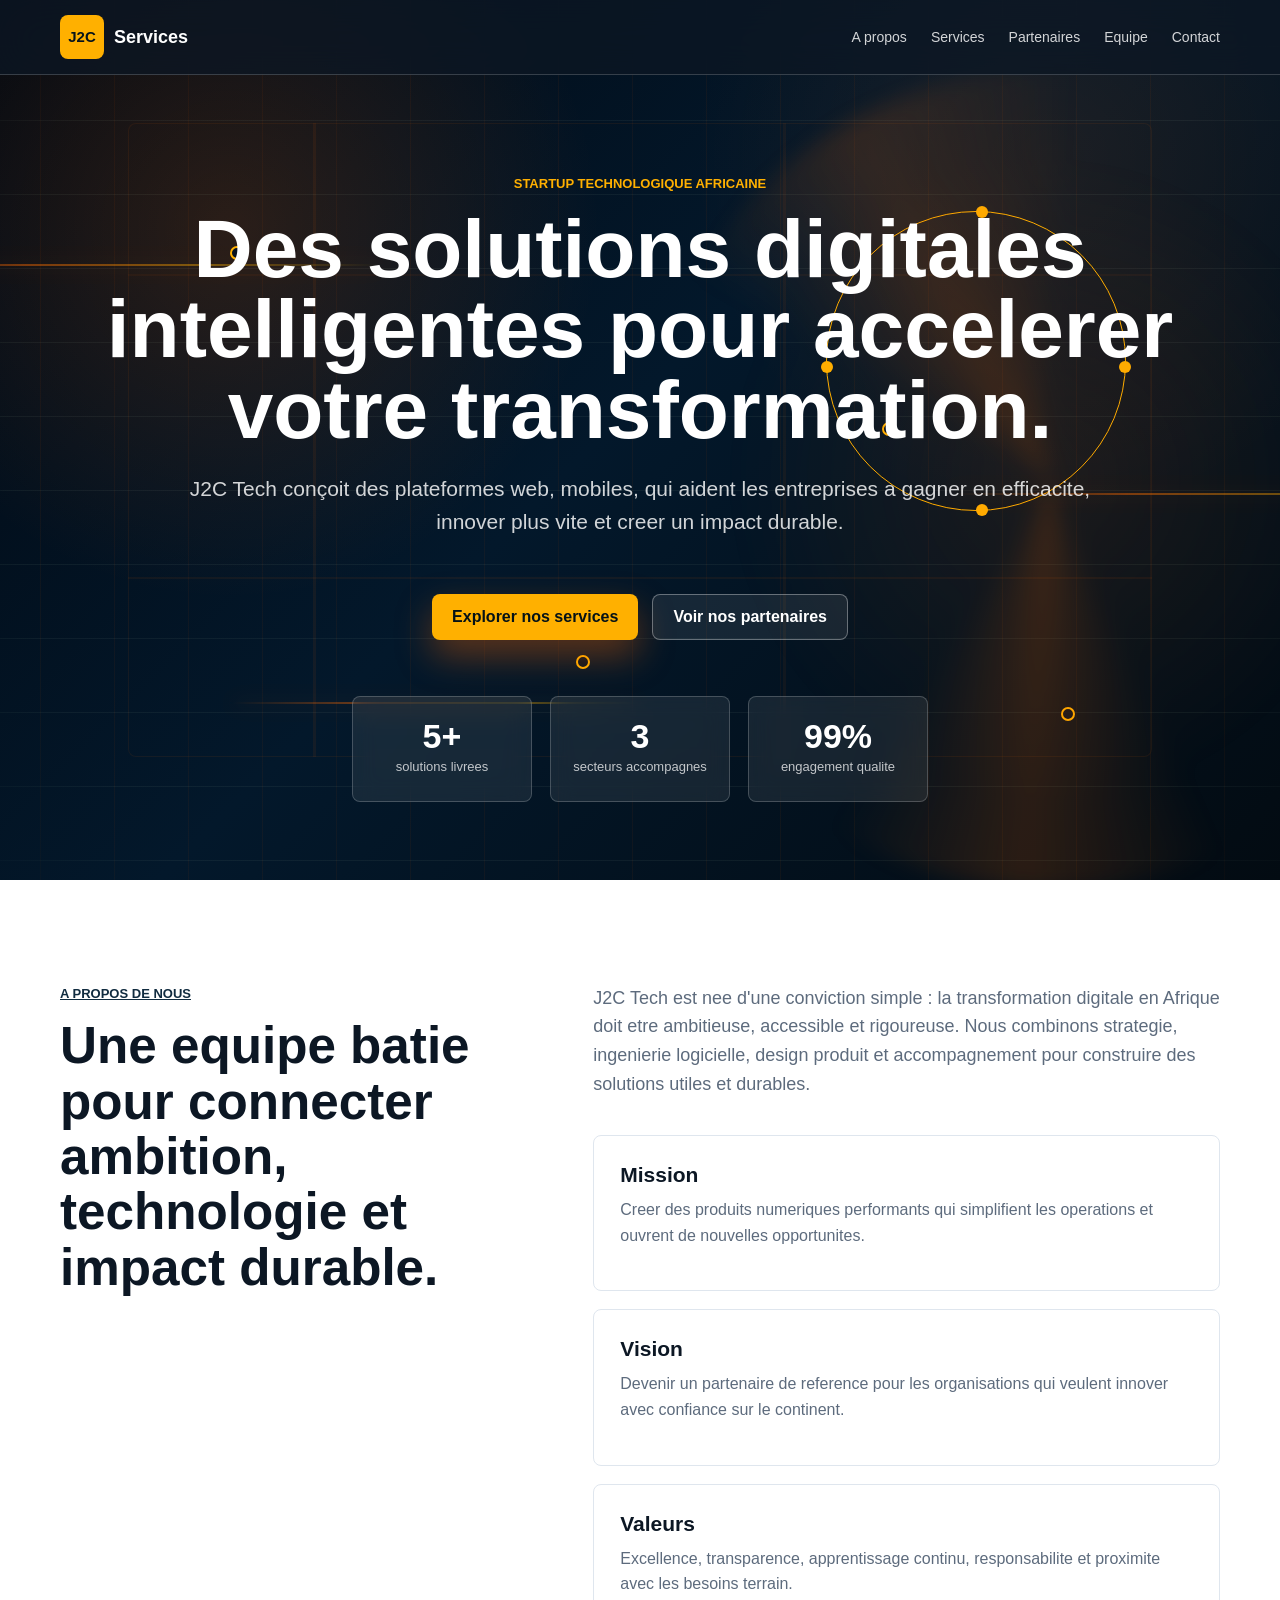
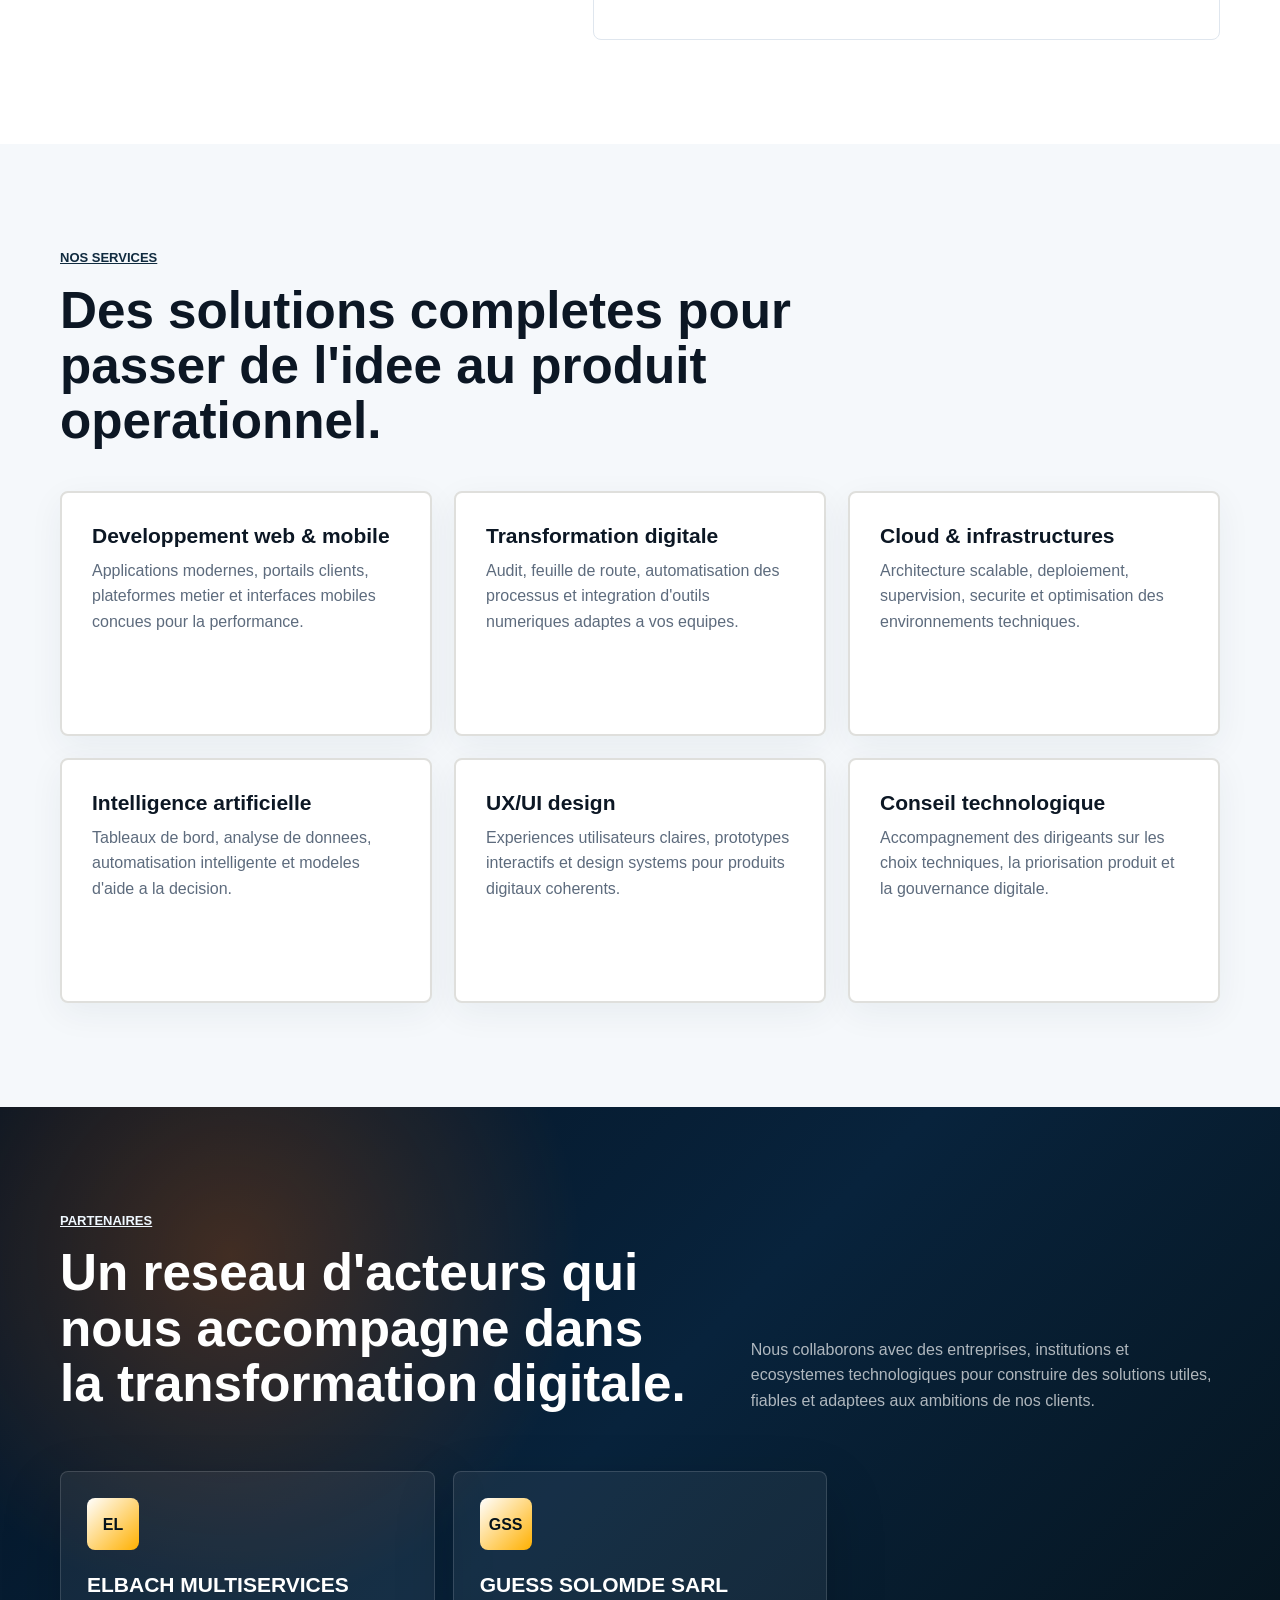
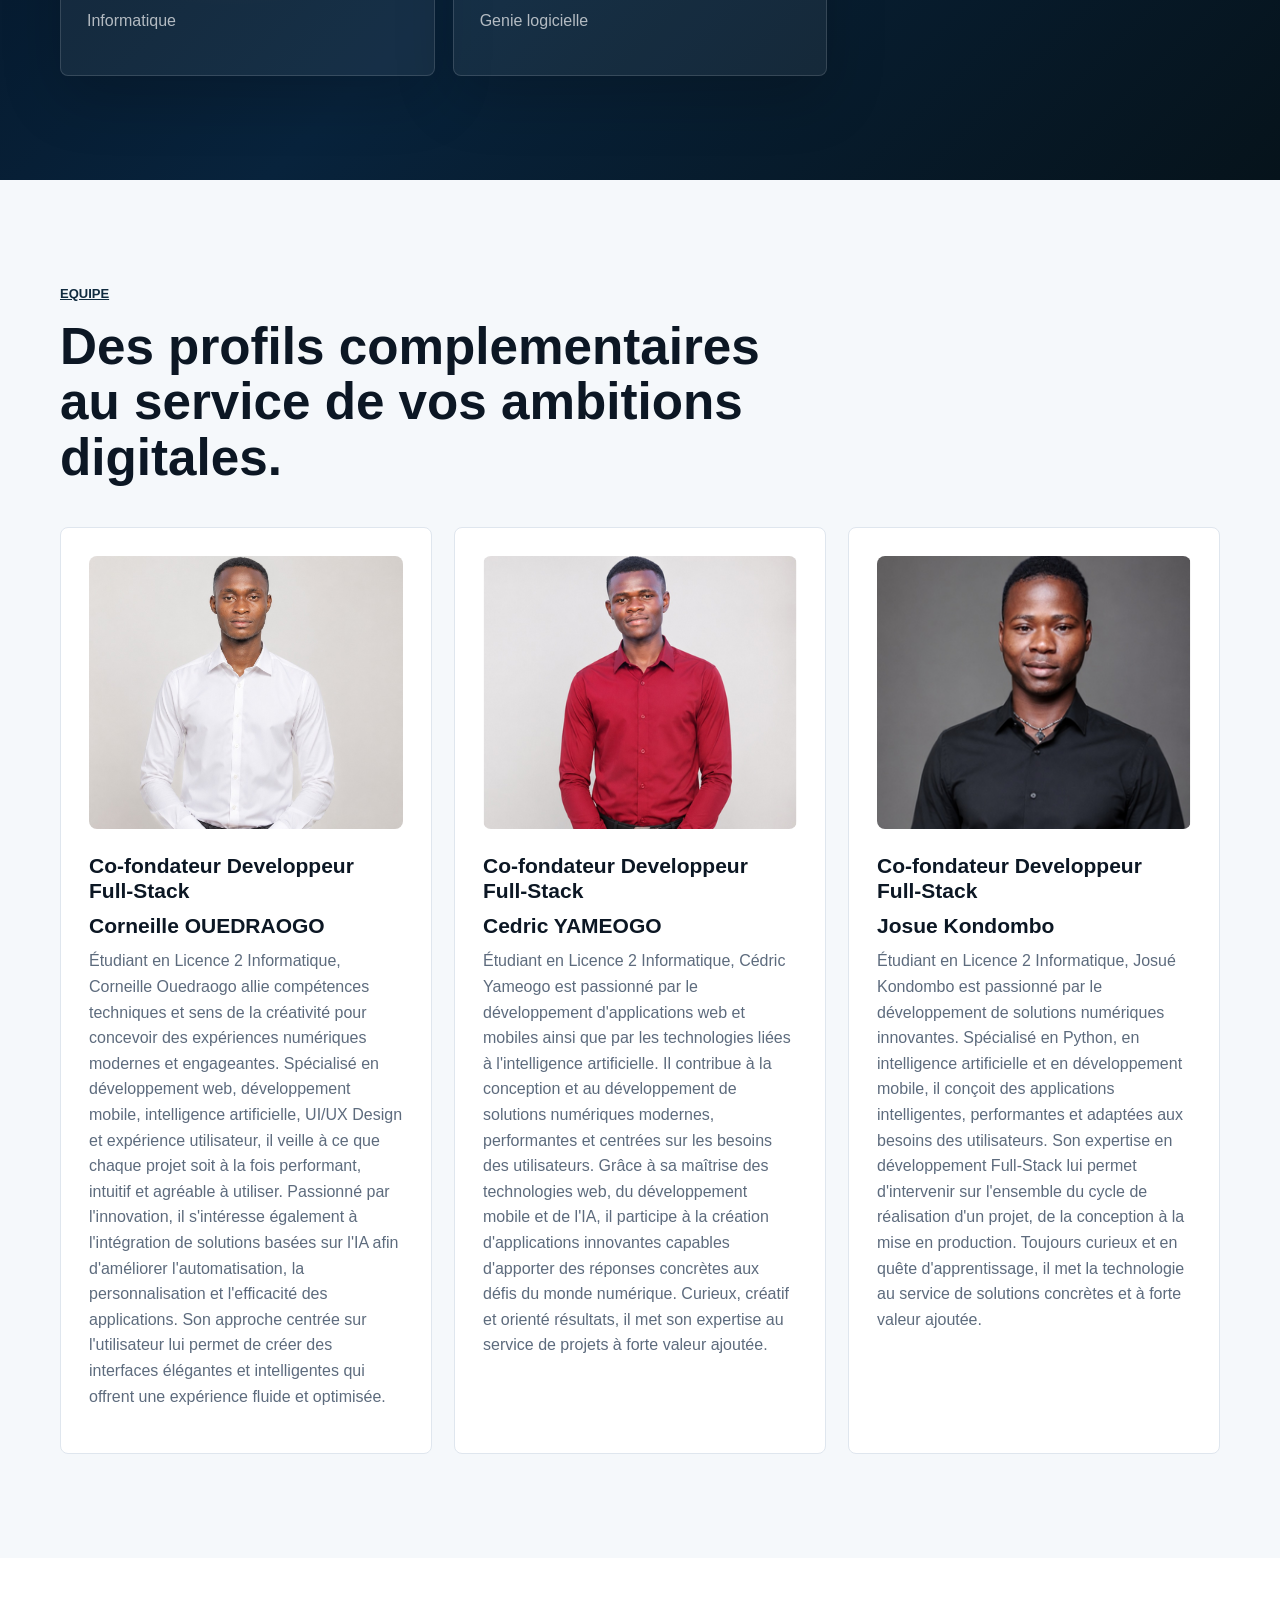
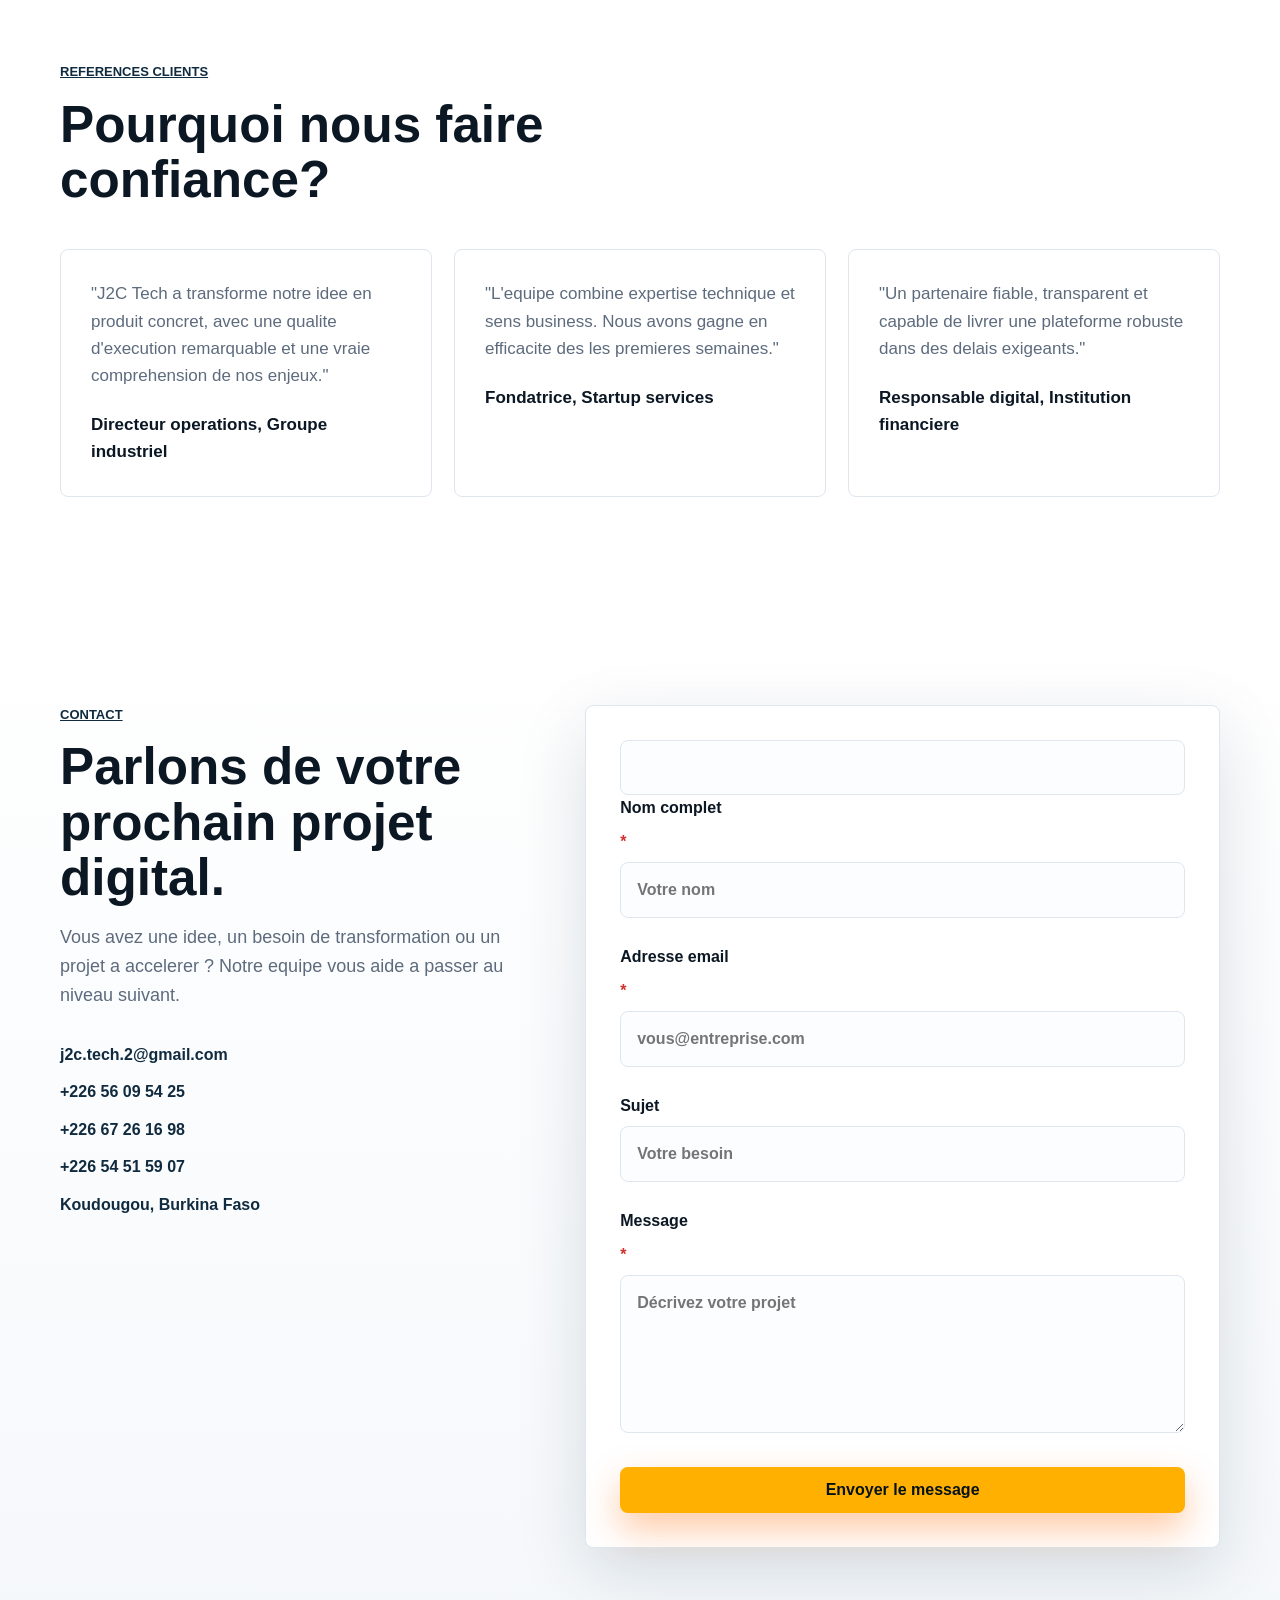
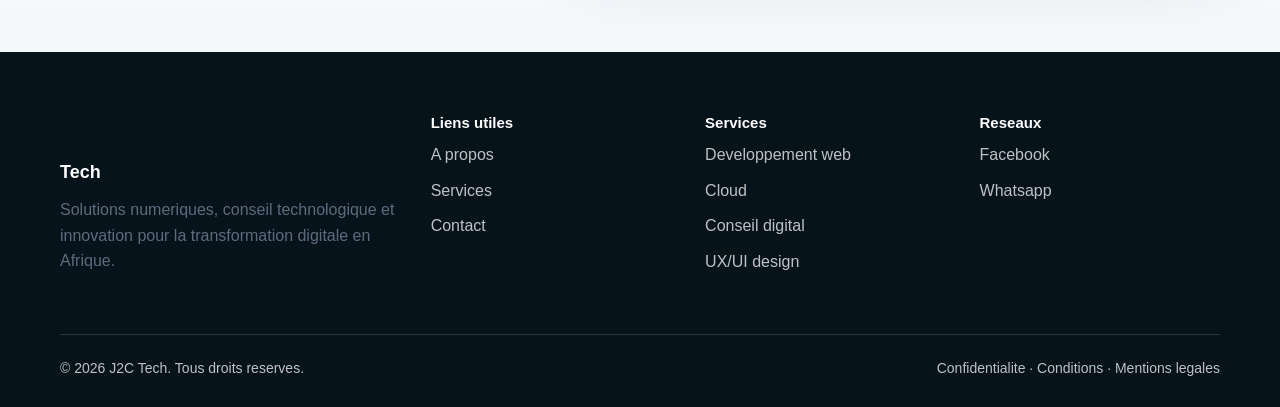
==== commit a693c7e6: "update" ====
--- a/index.html
+++ b/index.html
@@ -528,11 +528,11 @@
             <h3>Co-fondateur Developpeur Full-Stack</h3>
             <h3>Cedric YAMEOGO</h3>
             
-            <p>Étudiant en Licence 2 Informatique, Cédric Yaeogo est passionné par le développement d'applications web et mobiles ainsi que par les technologies liées à l'intelligence artificielle. Il contribue à la conception et au développement de solutions numériques modernes, performantes et centrées sur les besoins des utilisateurs. Grâce à sa maîtrise des technologies web, du développement mobile et de l'IA, il participe à la création d'applications innovantes capables d'apporter des réponses concrètes aux défis du monde numérique. Curieux, créatif et orienté résultats, il met son expertise au service de projets à forte valeur ajoutée.</p>
+            <p>Étudiant en Licence 2 Informatique, Cédric Yameogo est passionné par le développement d'applications web et mobiles ainsi que par les technologies liées à l'intelligence artificielle. Il contribue à la conception et au développement de solutions numériques modernes, performantes et centrées sur les besoins des utilisateurs. Grâce à sa maîtrise des technologies web, du développement mobile et de l'IA, il participe à la création d'applications innovantes capables d'apporter des réponses concrètes aux défis du monde numérique. Curieux, créatif et orienté résultats, il met son expertise au service de projets à forte valeur ajoutée.</p>
           </article>
           <article>
             <div class="avatar avatar-three"></div>
-            <h3>Co-fondateur Devloppeur Full-Stack</h3>
+            <h3>Co-fondateur Developpeur Full-Stack</h3>
             <h3>Josue Kondombo </h3>
             <p>Étudiant en Licence 2 Informatique, Josué Kondombo est passionné par le développement de solutions numériques innovantes. Spécialisé en Python, en intelligence artificielle et en développement mobile, il conçoit des applications intelligentes, performantes et adaptées aux besoins des utilisateurs. Son expertise en développement Full-Stack lui permet d'intervenir sur l'ensemble du cycle de réalisation d'un projet, de la conception à la mise en production. Toujours curieux et en quête d'apprentissage, il met la technologie au service de solutions concrètes et à forte valeur ajoutée.</p>
           </article>
